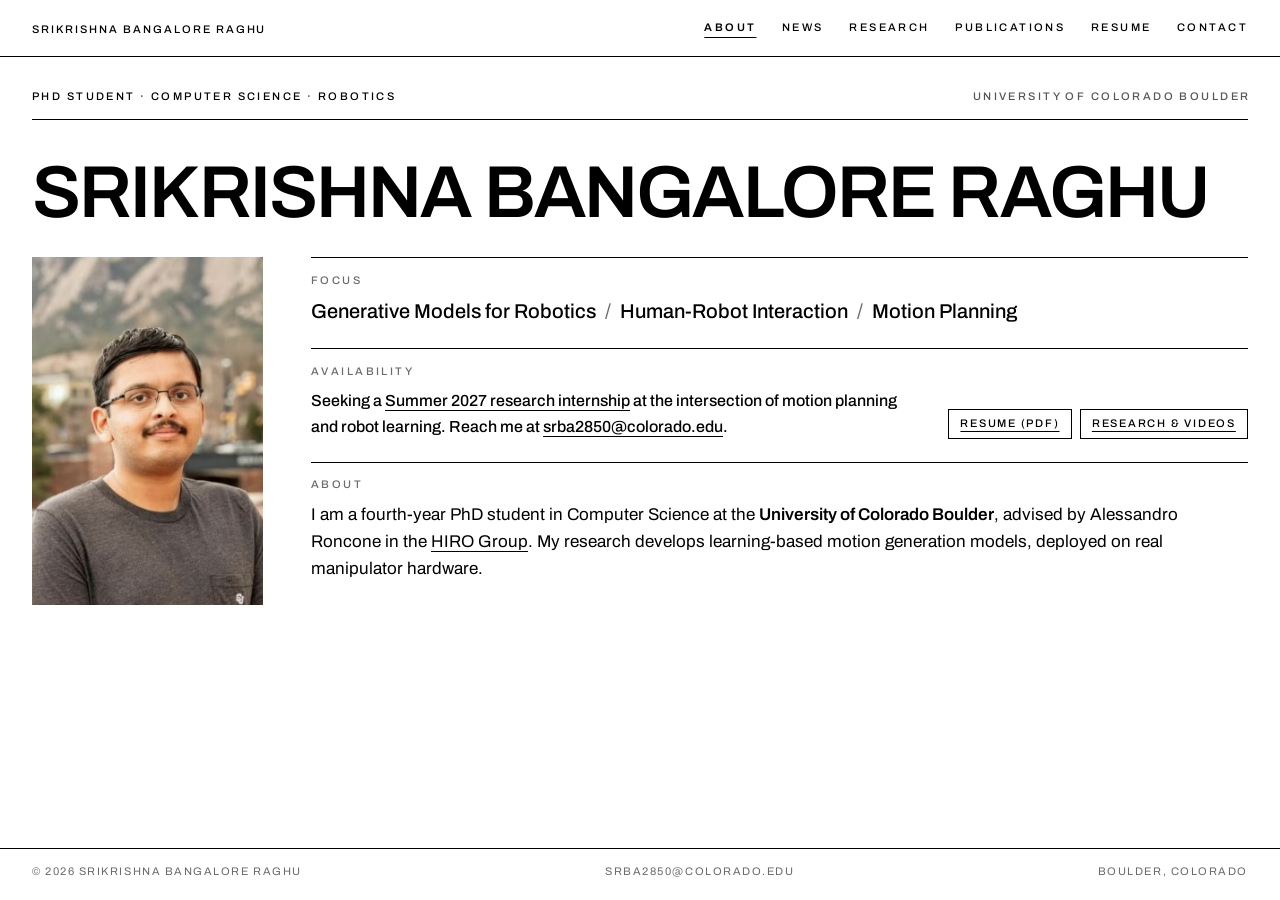
==== index.html @ e3cb9cc3 "October updates: resume, Dance2Hesitate robot clips, BBoE links removed Adds the four robot kinesthe" ====
<!DOCTYPE html>
<html lang="en">
<head>
<meta charset="utf-8">
<meta name="viewport" content="width=device-width, initial-scale=1">
<title>Srikrishna Bangalore Raghu</title>
<meta name="description" content="PhD student in Computer Science at CU Boulder, advised by Alessandro Roncone in the HIRO Group. Generative models for robot motion, human-robot interaction, and motion planning. Seeking a Summer 2027 research internship.">
<link rel="icon" href="data:image/svg+xml,%3Csvg xmlns='http://www.w3.org/2000/svg' viewBox='0 0 64 64'%3E%3Crect width='64' height='64' fill='%23000'/%3E%3Ctext x='32' y='42' font-family='Arial,Helvetica,sans-serif' font-size='22' font-weight='700' fill='%23fff' text-anchor='middle'%3ESBR%3C/text%3E%3C/svg%3E">
<link rel="canonical" href="https://brsrikrishna.github.io/">
<meta property="og:title" content="Srikrishna Bangalore Raghu">
<meta property="og:description" content="PhD student in Computer Science at CU Boulder, advised by Alessandro Roncone in the HIRO Group. Generative models for robot motion, human-robot interaction, and motion planning. Seeking a Summer 2027 research internship.">
<meta property="og:type" content="profile">
<meta property="og:url" content="https://brsrikrishna.github.io/">
<meta name="twitter:card" content="summary">
<link rel="preconnect" href="https://fonts.googleapis.com">
<link rel="preconnect" href="https://fonts.gstatic.com" crossorigin>
<link href="https://fonts.googleapis.com/css2?family=Archivo:ital,wght@0,400;0,500;0,600;0,700;1,400&display=swap" rel="stylesheet">
<link rel="stylesheet" href="assets/style.css">
<script type="application/ld+json">
{
  "@context": "https://schema.org",
  "@type": "Person",
  "name": "Srikrishna Bangalore Raghu",
  "jobTitle": "PhD Student, Computer Science",
  "affiliation": {
    "@type": "CollegeOrUniversity",
    "name": "University of Colorado Boulder"
  },
  "email": "mailto:srba2850@colorado.edu",
  "url": "https://brsrikrishna.github.io/",
  "sameAs": [
    "https://scholar.google.com/citations?user=IsVXLJMAAAAJ&hl=en",
    "https://github.com/brsrikrishna",
    "https://www.linkedin.com/in/srikrishna-b-r-321b12135/"
  ],
  "knowsAbout": [
    "Generative Models for Robotics",
    "Human-Robot Interaction",
    "Motion Planning"
  ]
}
</script>
</head>
<body id="top">

<a class="skip" href="#main">Skip to content</a>

<header>
  <div class="wrap nav-bar">
    <a class="brand" href="index.html" aria-label="Home">
      <span class="label">Srikrishna Bangalore Raghu</span>
    </a>
    <nav aria-label="Primary">
      <ul class="label" role="list">
        <li><a href="index.html" aria-current="page">About</a></li>
        <li><a href="news.html">News</a></li>
        <li><a href="research.html">Research</a></li>
        <li><a href="publications.html">Publications</a></li>
        <li><a href="assets/resume.pdf" target="_blank" rel="noopener">Resume</a></li>
        <li><a href="contact.html">Contact</a></li>
      </ul>
    </nav>
  </div>
</header>

<main id="main">

  <section class="wrap hero" aria-label="About">

    <div class="hero-meta">
      <span class="label">PhD Student · Computer Science · Robotics</span>
      <span class="label">University of Colorado Boulder</span>
    </div>

    <h1 class="name"><span class="l">Srikrishna</span> <span class="l">Bangalore Raghu</span></h1>

    <div class="hero-grid">
      <figure class="portrait">
        <img class="portrait-img" src="assets/photo.jpg" alt="Portrait of Srikrishna Bangalore Raghu">
      </figure>
      <div class="hero-rows">
        <div class="row">
          <span class="label">Focus</span>
          <p class="tagline">
            Generative Models for Robotics <span class="sep" aria-hidden="true">/</span> Human-Robot
            Interaction <span class="sep" aria-hidden="true">/</span> Motion Planning
          </p>
        </div>
        <div class="row avail">
          <span class="label">Availability</span>
          <p>
            Seeking a <a href="contact.html">Summer 2027 research internship</a> at the intersection
            of motion planning and robot learning. Reach me at
            <a href="mailto:srba2850@colorado.edu">srba2850@colorado.edu</a>.
          </p>
          <div class="chips">
            <a class="chip" href="assets/resume.pdf" target="_blank" rel="noopener">Resume (PDF)</a>
            <a class="chip" href="research.html">Research &amp; videos</a>
          </div>
        </div>
        <div class="row">
          <span class="label">About</span>
          <div class="bio">
            <p>
              I am a fourth-year PhD student in Computer Science at the
              <span class="aff">University of Colorado Boulder</span>, advised by
              Alessandro Roncone in the <a href="https://hiro-group.ronc.one/">HIRO Group</a>.
              My research develops learning-based motion generation models, deployed on real
              manipulator hardware.
            </p>
          </div>
        </div>
      </div>
    </div>

  </section>

</main>

<footer class="site-foot wrap">
  <span>&copy; 2026 Srikrishna Bangalore Raghu</span>
  <a href="mailto:srba2850@colorado.edu">srba2850@colorado.edu</a>
  <span>Boulder, Colorado</span>
</footer>

</body>
</html>
---- assets/style.css ----
/* ============================================================
   SWISS / INTERNATIONAL TYPOGRAPHIC STYLE — multi-page edition
   One face (Archivo), two inks (#000/#fff), hierarchy through
   size, weight, tracking, and hairline rules. Content runs the
   full width of the container; there is no label rail.
   ============================================================ */

:root{
  --ink:        #000000;
  --paper:      #ffffff;
  --mute:       #555555;   /* secondary text on white — 7.4:1  */
  --meta:       #6b6b6b;   /* tertiary meta on white — 5.4:1   */
  --rule:       #000000;   /* structural hairlines             */
  --rule-soft:  #d8d8d8;   /* repeated row hairlines           */
  --inv-mute:   #9a9a9a;   /* secondary text on black — 7.4:1  */
  --inv-rule:   #3a3a3a;
  --pad-x:      clamp(1rem, 2.5vw, 2rem);
  --wrap:       1640px;
  --header-h:   3.5rem;
  --key-col:    7rem;      /* shared key column: news dates, pub numbers,
                              contact keys, experience dates            */
  --size-mid:   clamp(1.0625rem, 1.6vw, 1.1875rem);
}

*, *::before, *::after{ box-sizing:border-box; margin:0; padding:0; }

html{
  scroll-behavior:smooth;
  -webkit-text-size-adjust:100%;
}

body{
  background:var(--paper);
  color:var(--ink);
  font-family:"Archivo","Helvetica Neue",Helvetica,Arial,sans-serif;
  font-size:1rem;
  line-height:1.6;
  -webkit-font-smoothing:antialiased;
  text-rendering:optimizeLegibility;
  min-height:100vh;
  display:flex; flex-direction:column;
}
main{ flex:1 0 auto; }

::selection{ background:var(--ink); color:var(--paper); }
.contact-block ::selection{ background:var(--paper); color:var(--ink); }

a{ color:inherit; text-decoration:none; }
:focus-visible{ outline:2px solid currentColor; outline-offset:3px; }

img{ max-width:100%; }

.wrap{ width:100%; max-width:var(--wrap); margin-inline:auto; padding-inline:var(--pad-x); }

/* ---------- micro-label: the small-caps voice of the site ---------- */
.label{
  font-size:0.6875rem;
  font-weight:500;
  text-transform:uppercase;
  letter-spacing:0.22em;
  line-height:1.4;
}

/* ---------- skip link ---------- */
.skip{
  position:absolute; left:var(--pad-x); top:-4rem; z-index:100;
  background:var(--ink); color:var(--paper);
  padding:0.6rem 1rem; font-size:0.75rem; letter-spacing:0.14em; text-transform:uppercase;
  transition:top .15s ease;
}
.skip:focus{ top:0.75rem; }

/* ---------- header / nav ---------- */
header{
  position:sticky; top:0; z-index:50;
  background:var(--paper);
  border-bottom:1px solid var(--rule);
}
.nav-bar{
  display:flex; align-items:center; justify-content:space-between;
  gap:1rem 2rem; flex-wrap:wrap;
  min-height:var(--header-h); padding-block:0.75rem;
}
.brand{ font-weight:600; }
.brand .label{ letter-spacing:0.18em; }
nav ul{
  list-style:none;
  display:flex; flex-wrap:wrap; gap:0.6rem 1.6rem;
}
nav a{
  display:inline-block; padding-block:0.2rem;
  text-decoration:underline transparent 1px;
  text-underline-offset:6px;
  transition:text-decoration-color .15s ease;
}
nav a:hover{ text-decoration-color:var(--ink); }
nav a[aria-current="page"]{ text-decoration-color:var(--ink); font-weight:600; }

/* ---------- page head (sub-pages) ---------- */
.page-head{
  display:flex; align-items:baseline; gap:1rem;
  padding-block:clamp(1.25rem, 2.5vw, 2rem) 0.9rem;
  border-bottom:1px solid var(--rule);
}
.page-head .idx{
  font-size:0.6875rem; font-weight:600; letter-spacing:0.08em;
  font-variant-numeric:tabular-nums;
  color:var(--meta);
}
.page-head h1{
  font-size:clamp(1.5rem, 2.6vw, 2.25rem);
  font-weight:600; line-height:1.1; letter-spacing:-0.02em;
}
.content{ padding-block:0 3rem; }

/* ---------- home / hero ---------- */
.hero{ padding-block:clamp(1.25rem, 2.5vw, 2rem) 2rem; }

.hero-meta{
  display:flex; justify-content:space-between; gap:0.5rem 2rem; flex-wrap:wrap;
  padding-bottom:0.9rem; border-bottom:1px solid var(--rule);
}
.hero-meta .label:last-child{ color:var(--mute); margin-right:-0.22em; }

/* The full name on ONE line, sized to the container. Measured in the browser:
   "SRIKRISHNA BANGALORE RAGHU" at 600 weight, -0.025em tracking is 15.97x the
   font size wide in Archivo and 16.20x in the Helvetica fallback, so dividing
   the available width by 16.3 fits both with a little slack. The width term is
   the viewport minus padding and scrollbar, capped at the container maximum. */
h1.name{
  font-size:min(calc((100vw - 5rem) / 16.3), calc(1576px / 16.3));
  font-weight:600;
  line-height:1;
  letter-spacing:-0.025em;
  text-transform:uppercase;
  white-space:nowrap;
  padding-block:clamp(1.25rem, 3vw, 2.25rem) clamp(1rem, 2.5vw, 1.75rem);
}
h1.name .l{ display:inline; }

/* a row = small-caps label above full-width content, on a hairline */
.row{
  border-top:1px solid var(--rule);
  padding-block:0.9rem 1.4rem;
}
.row > .label{ display:block; color:var(--meta); margin-bottom:0.55rem; }

.tagline{
  font-size:clamp(1rem, 1.6vw, 1.25rem);
  font-weight:500;
  line-height:1.45;
}
.tagline .sep{ color:var(--meta); padding-inline:0.25em; font-weight:400; }

/* availability: sentence left, action chips pinned to the right end of the row */
.avail{ display:grid; grid-template-columns:minmax(0, 1fr) auto; column-gap:3rem; align-items:end; }
.avail > .label{ grid-column:1 / -1; }
.avail p{ grid-column:1; font-weight:500; }
.avail .chips{ grid-column:2; margin-top:0; }
.avail a, .bio a, .exp-list a{
  text-decoration:underline solid var(--ink) 1px;
  text-underline-offset:4px;
}
.avail a:hover, .bio a:hover, .exp-list a:hover{ text-decoration-thickness:2px; }
/* hero grid: the portrait fills the left column and stretches to the height
   of the three rows beside it, so the block is solid from edge to edge */
.hero-grid{
  display:grid;
  grid-template-columns:clamp(200px, 19%, 280px) minmax(0, 1fr);
  column-gap:3rem;
  align-items:stretch;
}
.hero-rows{ min-width:0; }
.bio p{ font-size:1.0625rem; }
.bio .aff{ font-weight:600; }

.portrait{ margin:0; position:relative; min-height:200px; }
.portrait-img{
  position:absolute; inset:0;
  width:100%; height:100%;
  object-fit:cover; object-position:center top;
  display:block;
}

/* ---------- news ---------- */
.news-list{ list-style:none; }
.news-list li{
  display:grid;
  grid-template-columns:4.5rem 1fr;   /* "2026" / "Sep 2026" */
  column-gap:1.5rem;
  padding-block:1.05rem;
  border-bottom:1px solid var(--rule-soft);
}
.news-list time{
  font-size:0.75rem; font-weight:500;
  text-transform:uppercase; letter-spacing:0.16em;
  font-variant-numeric:tabular-nums;
  color:var(--mute);
  padding-top:0.2rem;
}
.news-list p{ max-width:none; }
.news-list .hl{ font-weight:600; }

/* ---------- chips (shared) ---------- */
.chips{ margin-top:1rem; display:flex; flex-wrap:wrap; gap:0.5rem; }
.chip{
  display:inline-block;
  border:1px solid var(--ink);
  padding:0.32rem 0.7rem;
  font-size:0.6875rem; font-weight:500;
  text-transform:uppercase; letter-spacing:0.16em;
  transition:background-color .15s ease, color .15s ease;
}
.chip:hover{ background:var(--ink); color:var(--paper); }
.chip:focus-visible{ outline-offset:2px; }

/* ---------- research: one block per first-author paper ---------- */
/* each project is a grid: index and title span the row; venue + links sit in a
   left column beside the description, which fills the rest as two text columns;
   the gallery spans the full row beneath */
.project{
  display:grid;
  grid-template-columns:minmax(16rem, 22%) minmax(0, 1fr);
  grid-template-areas:
    "idx     idx"
    "title   title"
    "venue   desc"
    "chips   desc"
    "gallery gallery";
  column-gap:3rem;
  align-content:start;
  padding-block:1.6rem 2rem;
  border-bottom:1px solid var(--rule-soft);
}
.project:last-child{ border-bottom:0; }
.project .idx{
  grid-area:idx;
  display:block;
  font-size:0.6875rem; font-weight:500; letter-spacing:0.14em;
  font-variant-numeric:tabular-nums;
  color:var(--meta);
  margin-bottom:0.7rem;
}
.project h3{
  grid-area:title;
  font-size:clamp(1.125rem, 1.7vw, 1.375rem);
  font-weight:600; line-height:1.3; letter-spacing:-0.01em;
  margin-bottom:0.8rem;
}
.project .venue{
  grid-area:venue;
  font-size:0.6875rem; font-weight:500;
  text-transform:uppercase; letter-spacing:0.16em;
  line-height:1.6;
}
.project .venue .note{ color:var(--meta); }
.project .desc{
  grid-area:desc;
  font-size:1rem; color:var(--mute);
}
.project .chips{ grid-area:chips; align-self:start; margin-top:0.9rem; }
.project > .gallery, .project > .galleries{ grid-area:gallery; }

/* grouped galleries (Dance2Hesitate): a small label above each group */
.gallery-label{
  margin-top:1.4rem; margin-bottom:0.6rem;
  font-size:0.6875rem; font-weight:600;
  text-transform:uppercase; letter-spacing:0.18em;
  color:var(--ink);
}
.galleries .gallery{ margin-top:0; }
.gallery[data-cols="2"]{ grid-template-columns:repeat(2, 1fr); }

/* gallery: full container width, tiles as large as the row allows.
   Clips autoplay muted and loop. A small script pauses the ones that are
   scrolled out of view so only the visible rows decode. */
.gallery{
  margin-top:1.25rem;
  display:grid;
  grid-template-columns:repeat(auto-fill, minmax(300px, 1fr));
  gap:1.25rem;
}
.gallery[data-cols="3"]{ grid-template-columns:repeat(auto-fill, minmax(380px, 1fr)); }
.clip{ margin:0; }
.clip video{
  display:block; width:100%;
  aspect-ratio:16 / 9;
  object-fit:contain;
  background:var(--paper);
  border:1px solid var(--rule-soft);
}
.gallery[data-ratio="1"]   .clip video{ aspect-ratio:1 / 1; }
.gallery[data-ratio="4-3"] .clip video{ aspect-ratio:4 / 3; }
.clip figcaption{
  margin-top:0.45rem;
  font-size:0.6875rem; text-transform:uppercase; letter-spacing:0.14em;
  color:var(--meta);
}

/* ---------- publications ---------- */
.pub-list{ list-style:none; counter-reset:pub; }
.pub{
  display:grid;
  grid-template-columns:2.75rem 1fr;  /* two-digit counter */
  column-gap:1.5rem;
  padding-block:1.6rem;
  border-bottom:1px solid var(--rule-soft);
}
.pub::before{
  counter-increment:pub;
  content:counter(pub, decimal-leading-zero);
  font-size:0.75rem; font-weight:500; letter-spacing:0.08em;
  font-variant-numeric:tabular-nums;
  color:var(--meta);
  padding-top:0.35rem;
}
/* ledger layout: title / authors / venue on the left, summary + links on the right */
.pub > div{
  display:grid;
  grid-template-columns:minmax(0, 1.25fr) minmax(0, 1fr);
  grid-template-areas:
    "title   tldr"
    "authors tldr"
    "venue   chips";
  column-gap:3rem;
  align-content:start;
}
.pub h3{
  grid-area:title;
  font-size:var(--size-mid);
  font-weight:600; line-height:1.35; letter-spacing:-0.01em;
}
.pub .authors{ grid-area:authors; margin-top:0.55rem; font-size:0.875rem; color:var(--mute); }
.pub .authors .me{ font-weight:700; color:var(--ink); }
.pub .venue{
  grid-area:venue;
  margin-top:0.45rem;
  font-size:0.6875rem; font-weight:500;
  text-transform:uppercase; letter-spacing:0.16em;
  color:var(--ink);
}
.pub .venue .note{ color:var(--meta); }
.pub .tldr{ grid-area:tldr; font-size:0.875rem; color:var(--mute); }
.pub .chips{ grid-area:chips; align-self:end; margin-top:0.6rem; }

.pub-foot{
  display:flex; justify-content:space-between; gap:0.75rem 2rem; flex-wrap:wrap;
  padding-top:1.1rem;
  font-size:0.75rem; letter-spacing:0.06em; color:var(--meta);
}
.pub-foot a{
  color:var(--ink); font-weight:500;
  text-decoration:underline solid var(--ink) 1px; text-underline-offset:4px;
}
.pub-foot a:hover{ text-decoration-thickness:2px; }

/* ---------- contact page ---------- */
.contact-block{
  background:var(--ink);
  color:var(--paper);
  padding-block:clamp(2rem, 4vw, 3rem) clamp(2rem, 4vw, 3rem);
}
.contact-list{ list-style:none; border-top:1px solid var(--paper); }
.contact-list li{ border-bottom:1px solid var(--inv-rule); }
.contact-list a{
  display:grid;
  grid-template-columns:6.5rem 1fr auto;  /* "LINKEDIN" */
  column-gap:1.5rem;
  align-items:baseline;
  padding-block:1.15rem;
}
.contact-list .k{
  font-size:0.6875rem; font-weight:500;
  text-transform:uppercase; letter-spacing:0.2em;
  color:var(--inv-mute);
}
.contact-list .v{
  font-size:clamp(1rem, 1.8vw, 1.25rem); font-weight:500;
  text-decoration:underline transparent 1px; text-underline-offset:5px;
  transition:text-decoration-color .15s ease;
}
.contact-list .arrow{
  font-size:0.875rem; color:var(--inv-mute);
  transition:transform .15s ease, color .15s ease;
}
.contact-list a:hover .v{ text-decoration-color:var(--paper); }
.contact-list a:hover .arrow{ transform:translate(0.15em, -0.15em); color:var(--paper); }

/* ---------- site footer (every page, one line) ---------- */
.site-foot{
  margin-top:auto;
  border-top:1px solid var(--rule);
  padding-block:0.9rem 1.2rem;
  display:flex; justify-content:space-between; gap:0.4rem 2rem; flex-wrap:wrap;
  font-size:0.6875rem; letter-spacing:0.14em; text-transform:uppercase;
  color:var(--meta);
}
.site-foot a{ text-decoration:underline transparent 1px; text-underline-offset:4px; }
.site-foot a:hover{ text-decoration-color:var(--ink); color:var(--ink); }

/* ============================================================
   RESPONSIVE
   ============================================================ */
@media (max-width: 900px){
  .hero-grid{ grid-template-columns:clamp(160px, 24%, 240px) minmax(0, 1fr); column-gap:2rem; }
  .avail{ display:block; }
  .avail .chips{ margin-top:0.9rem; }
  .project{
    grid-template-columns:1fr;
    grid-template-areas:"idx" "title" "venue" "desc" "chips" "gallery";
  }
  .project .desc{ margin-top:0.6rem; }
  .pub > div{ display:block; }
  .pub .tldr{ margin-top:0.6rem; }
}

@media (max-width: 760px){
  header{ position:static; }
  .hero-meta{ display:block; }
  .hero-meta .label{ display:block; }
  .hero-meta .label + .label{ margin-top:0.35rem; }

  .hero-grid{ grid-template-columns:1fr; }
  .portrait{ order:2; max-width:280px; aspect-ratio:3 / 4; min-height:0; margin-top:1rem; }
  .news-list li{ grid-template-columns:5.5rem 1fr; column-gap:1rem; }
  .pub{ grid-template-columns:2.5rem 1fr; column-gap:1rem; }
  .contact-list a{ grid-template-columns:6.5rem 1fr auto; column-gap:1rem; }
  .contact-list .v{ overflow-wrap:anywhere; }

  .gallery, .gallery[data-cols="2"], .gallery[data-cols="3"]{
    grid-template-columns:repeat(auto-fill, minmax(150px, 1fr)); gap:0.8rem;
  }
}

@media (max-width: 480px){
  /* one line would be under 20px on a phone, so let the name wrap here */
  h1.name{ white-space:normal; font-size:clamp(1.9rem, 9.5vw, 2.6rem); line-height:0.95; }
  h1.name .l{ display:block; }
}

@media (max-width: 430px){
  nav ul{ gap:0.5rem 1.1rem; }
  .news-list li{ grid-template-columns:1fr; row-gap:0.25rem; }
  .contact-list a{ grid-template-columns:1fr auto; }
  .contact-list .k{ grid-column:1 / -1; margin-bottom:0.15rem; }
}

@media (prefers-reduced-motion: reduce){
  html{ scroll-behavior:auto; }
  *, *::before, *::after{ transition:none !important; }
}

/* ============================================================
   PRINT — plain paper, no full-bleed ink
   ============================================================ */
@media print{
  .skip, header, .site-foot{ display:none; }
  body{ font-size:11pt; }
  a{ text-decoration:none; }
  .gallery, .gallery-label{ display:none; }
  .contact-block{ background:#fff; color:#000; }
  .contact-list{ border-top:1px solid #000; }
  .contact-list li{ border-bottom:1px solid #d8d8d8; }
  .contact-list .k{ color:#555; }
  .contact-list .arrow{ display:none; }
  .chip{ transition:none; }
}
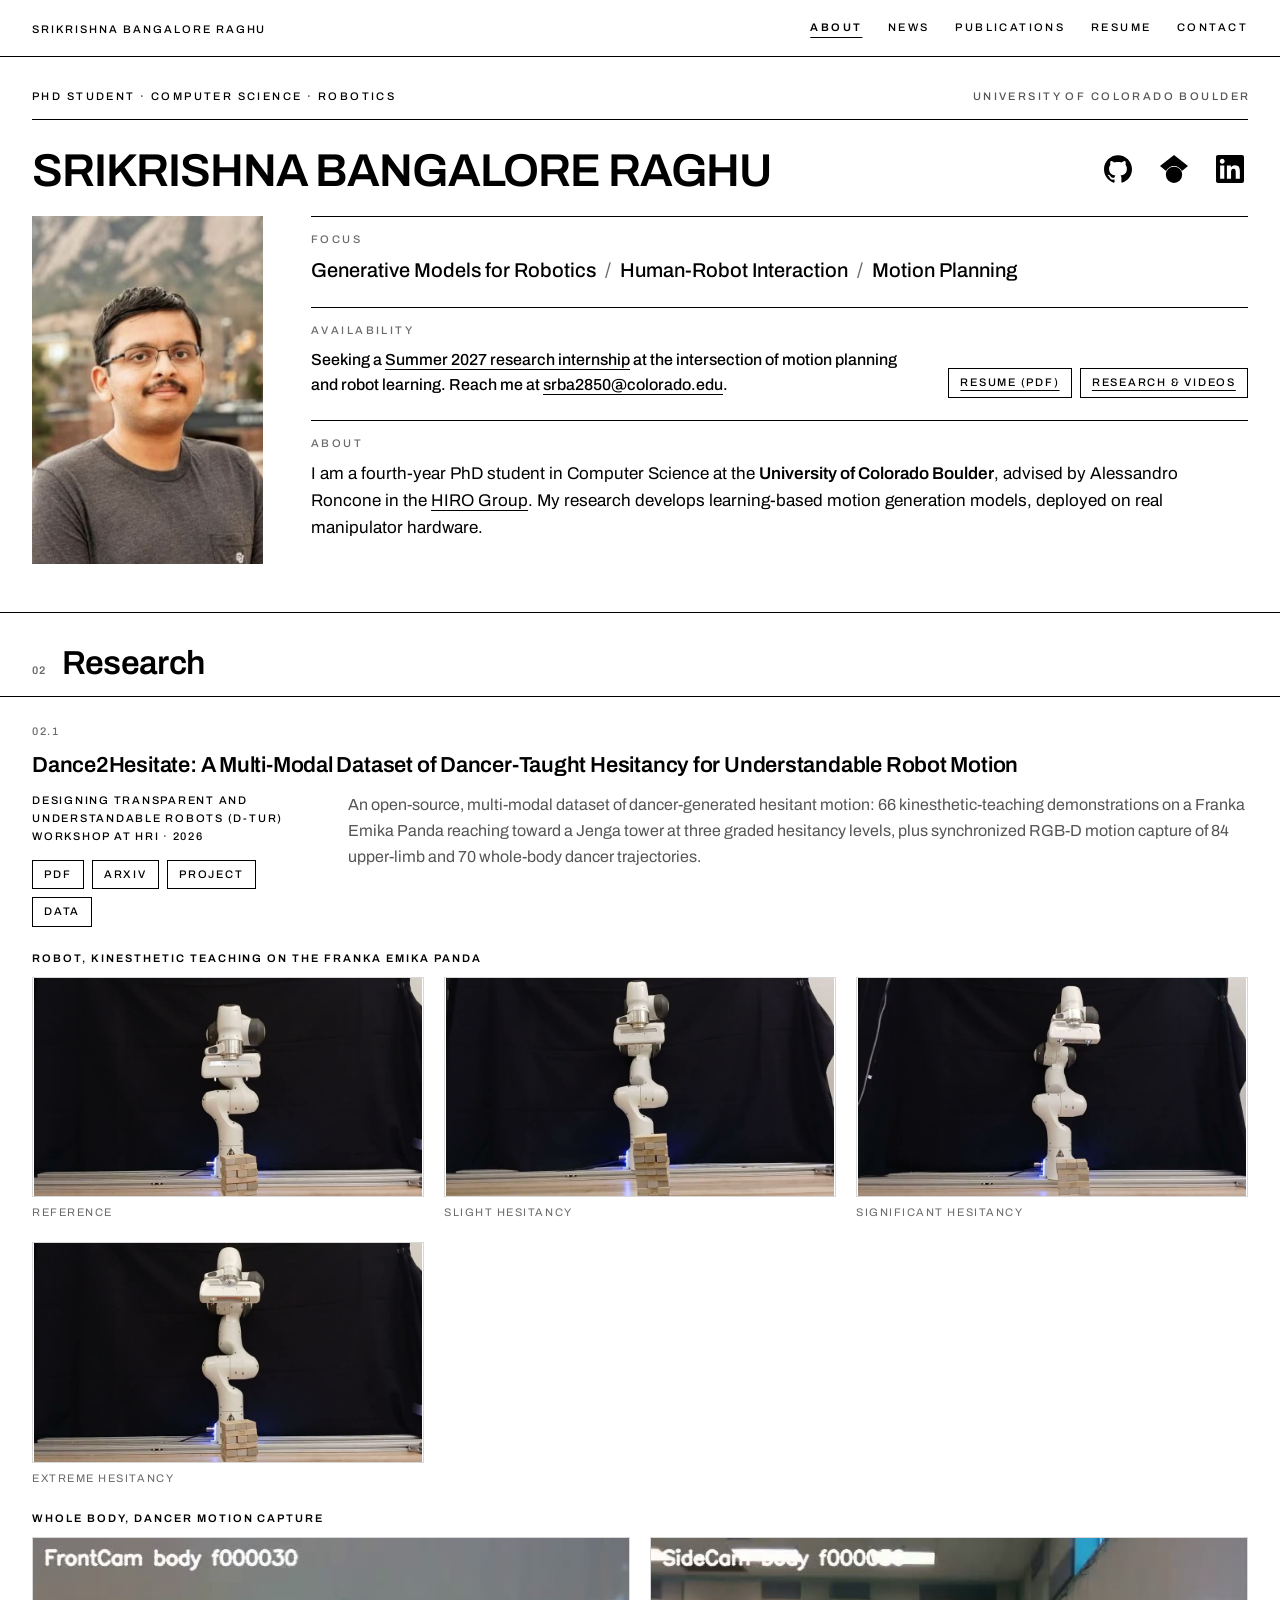
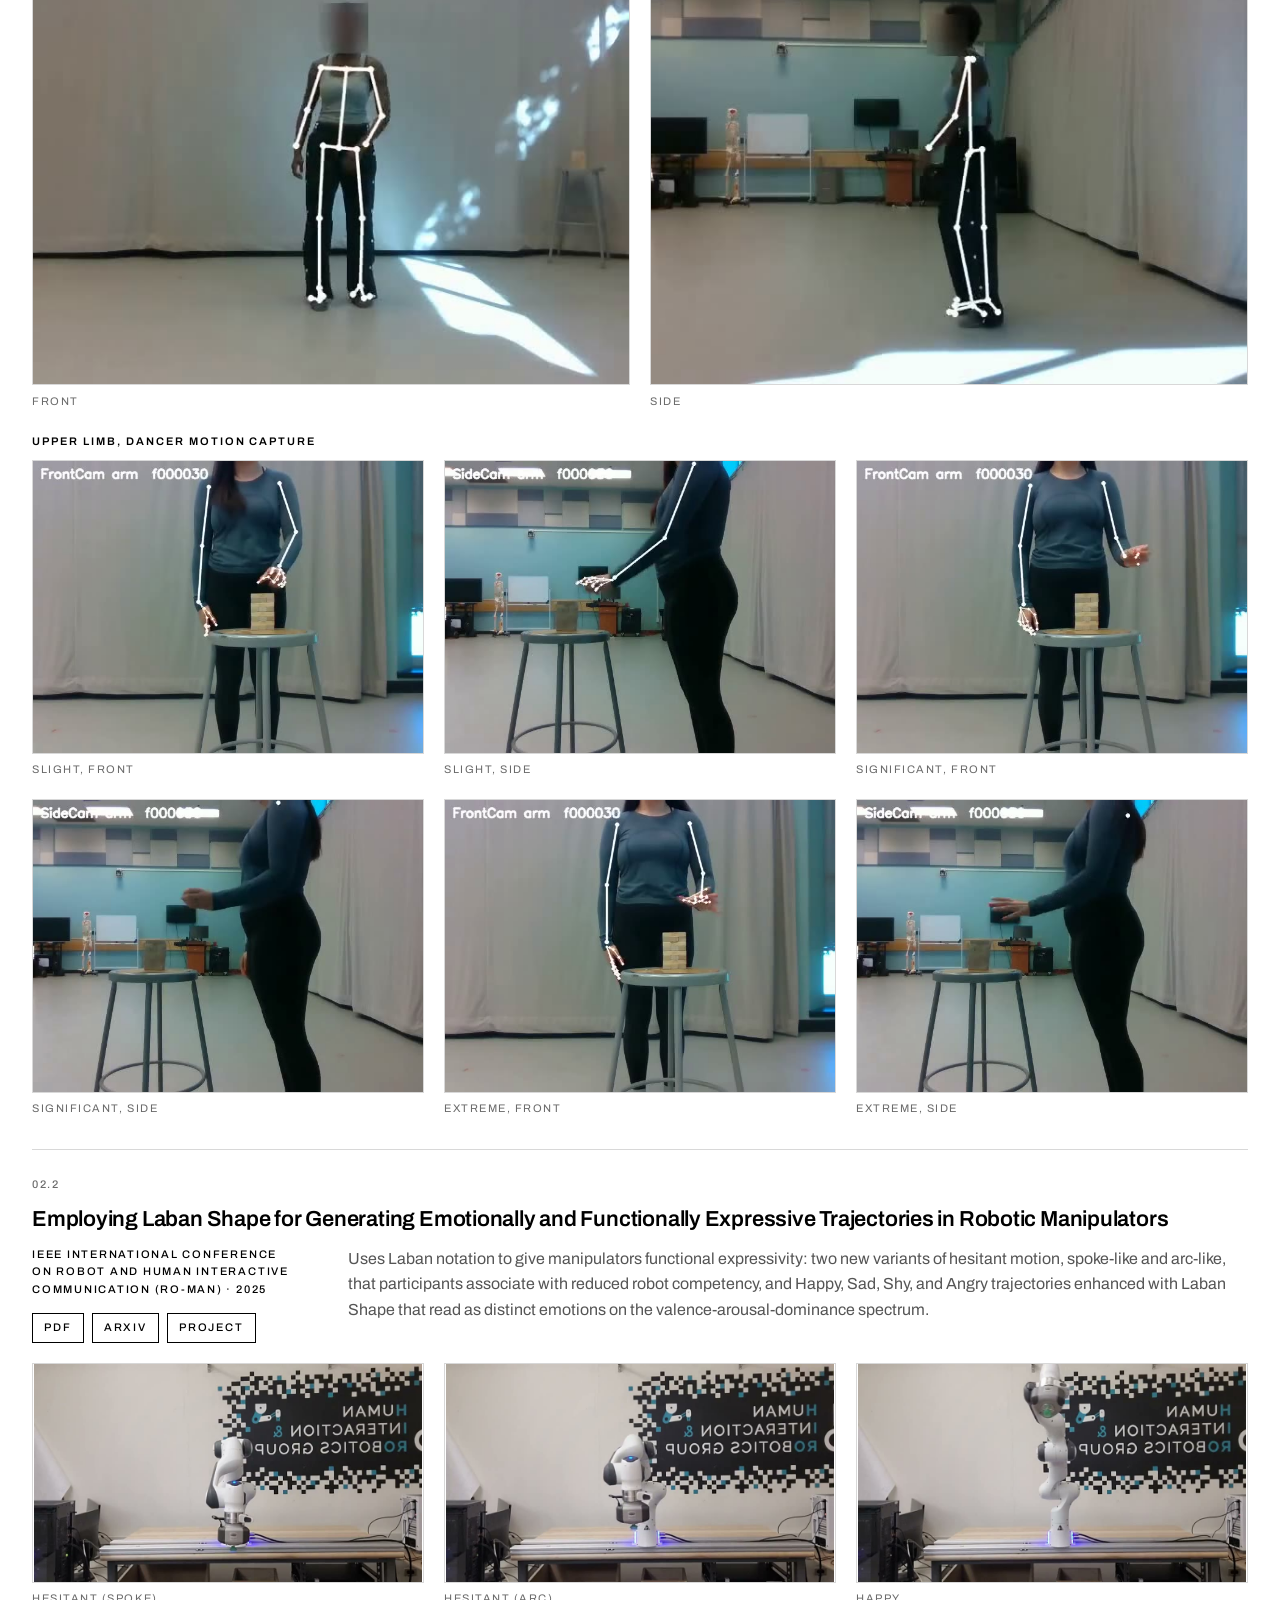
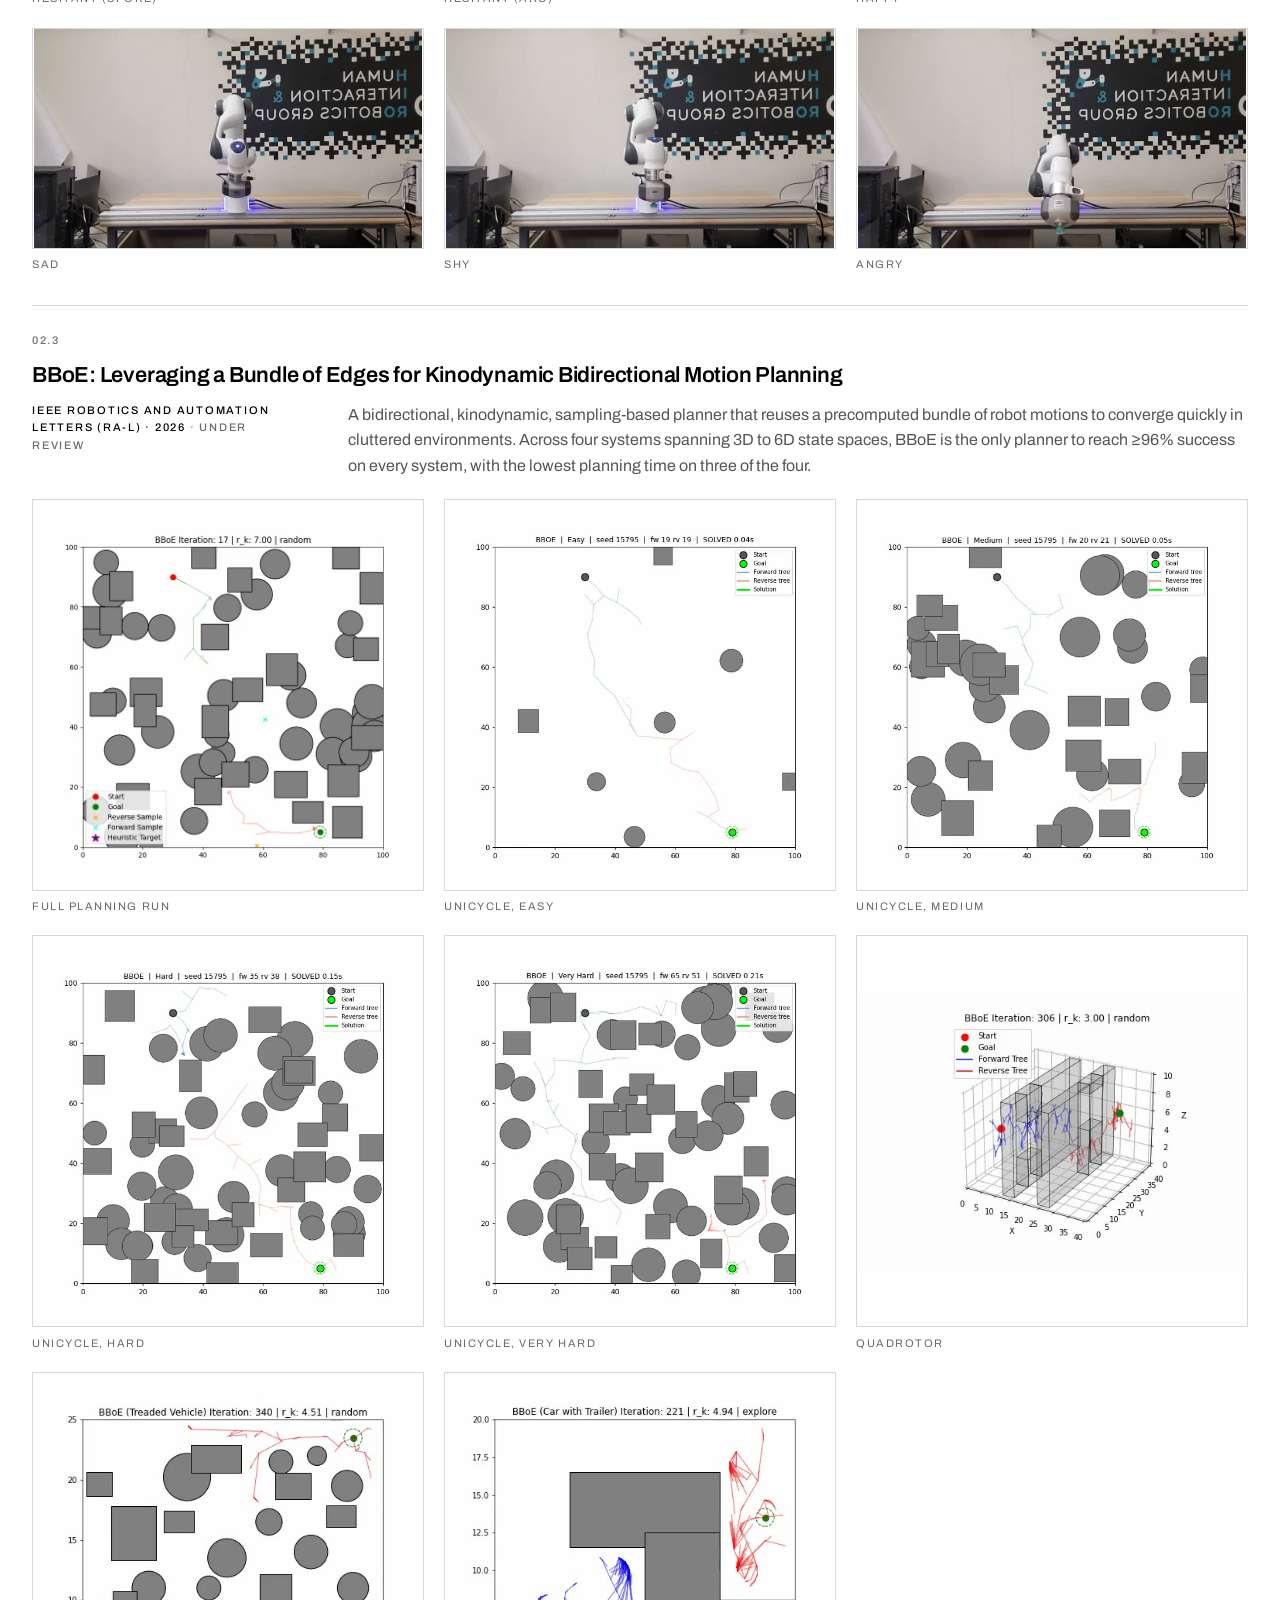
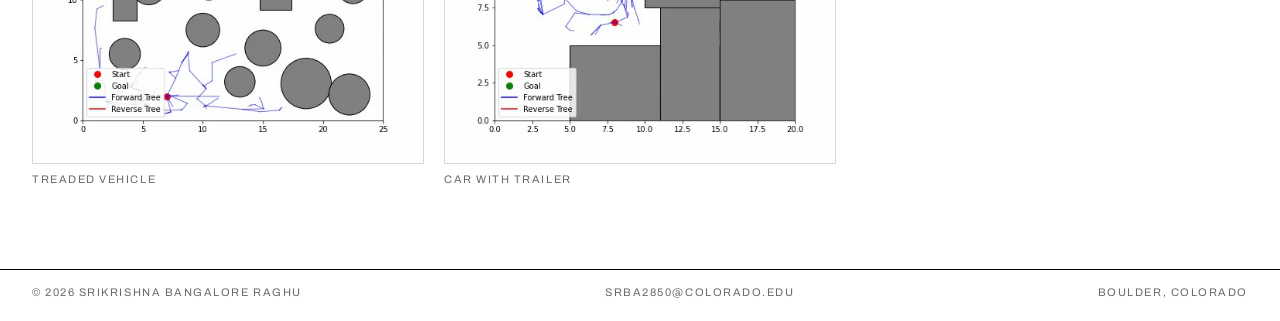
==== commit 12fd86ce: "Merge Research into About, add profile marks, thumbnails, split awards Research now follows the bio " ====
--- a/index.html
+++ b/index.html
@@ -4,11 +4,11 @@
 <meta charset="utf-8">
 <meta name="viewport" content="width=device-width, initial-scale=1">
 <title>Srikrishna Bangalore Raghu</title>
-<meta name="description" content="PhD student in Computer Science at CU Boulder, advised by Alessandro Roncone in the HIRO Group. Generative models for robot motion, human-robot interaction, and motion planning. Seeking a Summer 2027 research internship.">
+<meta name="description" content="PhD student in Computer Science at CU Boulder, advised by Alessandro Roncone in the HIRO Group. Generative models for robot motion, human-robot interaction, and motion planning. Seeking a Summer 2027 research internship. Research videos and papers.">
 <link rel="icon" href="data:image/svg+xml,%3Csvg xmlns='http://www.w3.org/2000/svg' viewBox='0 0 64 64'%3E%3Crect width='64' height='64' fill='%23000'/%3E%3Ctext x='32' y='42' font-family='Arial,Helvetica,sans-serif' font-size='22' font-weight='700' fill='%23fff' text-anchor='middle'%3ESBR%3C/text%3E%3C/svg%3E">
 <link rel="canonical" href="https://brsrikrishna.github.io/">
 <meta property="og:title" content="Srikrishna Bangalore Raghu">
-<meta property="og:description" content="PhD student in Computer Science at CU Boulder, advised by Alessandro Roncone in the HIRO Group. Generative models for robot motion, human-robot interaction, and motion planning. Seeking a Summer 2027 research internship.">
+<meta property="og:description" content="PhD student in Computer Science at CU Boulder, advised by Alessandro Roncone in the HIRO Group. Generative models for robot motion, human-robot interaction, and motion planning. Seeking a Summer 2027 research internship. Research videos and papers.">
 <meta property="og:type" content="profile">
 <meta property="og:url" content="https://brsrikrishna.github.io/">
 <meta name="twitter:card" content="summary">
@@ -54,7 +54,6 @@
       <ul class="label" role="list">
         <li><a href="index.html" aria-current="page">About</a></li>
         <li><a href="news.html">News</a></li>
-        <li><a href="research.html">Research</a></li>
         <li><a href="publications.html">Publications</a></li>
         <li><a href="assets/resume.pdf" target="_blank" rel="noopener">Resume</a></li>
         <li><a href="contact.html">Contact</a></li>
@@ -72,7 +71,14 @@
       <span class="label">University of Colorado Boulder</span>
     </div>
 
-    <h1 class="name"><span class="l">Srikrishna</span> <span class="l">Bangalore Raghu</span></h1>
+    <div class="name-row">
+      <h1 class="name"><span class="l">Srikrishna</span> <span class="l">Bangalore Raghu</span></h1>
+      <ul class="social" role="list" aria-label="Profiles">
+        <li><a href="https://github.com/brsrikrishna" target="_blank" rel="noopener" aria-label="GitHub" title="GitHub"><svg viewBox="0 0 24 24" aria-hidden="true" focusable="false"><path d="M12 .297c-6.63 0-12 5.373-12 12 0 5.303 3.438 9.8 8.205 11.385.6.113.82-.258.82-.577 0-.285-.01-1.04-.015-2.04-3.338.724-4.042-1.61-4.042-1.61C4.422 18.07 3.633 17.7 3.633 17.7c-1.087-.744.084-.729.084-.729 1.205.084 1.838 1.236 1.838 1.236 1.07 1.835 2.809 1.305 3.495.998.108-.776.417-1.305.76-1.605-2.665-.3-5.466-1.332-5.466-5.93 0-1.31.465-2.38 1.235-3.22-.135-.303-.54-1.523.105-3.176 0 0 1.005-.322 3.3 1.23.96-.267 1.98-.399 3-.405 1.02.006 2.04.138 3 .405 2.28-1.552 3.285-1.23 3.285-1.23.645 1.653.24 2.873.12 3.176.765.84 1.23 1.91 1.23 3.22 0 4.61-2.805 5.625-5.475 5.92.42.36.81 1.096.81 2.22 0 1.606-.015 2.896-.015 3.286 0 .315.21.69.825.57C20.565 22.092 24 17.592 24 12.297c0-6.627-5.373-12-12-12"/></svg></a></li>
+        <li><a href="https://scholar.google.com/citations?user=IsVXLJMAAAAJ&amp;hl=en" target="_blank" rel="noopener" aria-label="Google Scholar" title="Google Scholar"><svg viewBox="0 0 24 24" aria-hidden="true" focusable="false"><path d="M5.242 13.769L0 9.5 12 0l12 9.5-5.242 4.269C17.548 11.249 14.978 9.5 12 9.5c-2.977 0-5.548 1.748-6.758 4.269zM12 10a7 7 0 1 0 0 14 7 7 0 0 0 0-14z"/></svg></a></li>
+        <li><a href="https://www.linkedin.com/in/srikrishna-b-r-321b12135/" target="_blank" rel="noopener" aria-label="LinkedIn" title="LinkedIn"><svg viewBox="0 0 24 24" aria-hidden="true" focusable="false"><path d="M20.447 20.452h-3.554v-5.569c0-1.328-.027-3.037-1.852-3.037-1.853 0-2.136 1.445-2.136 2.939v5.667H9.351V9h3.414v1.561h.046c.477-.9 1.637-1.85 3.37-1.85 3.601 0 4.267 2.37 4.267 5.455v6.286zM5.337 7.433c-1.144 0-2.063-.926-2.063-2.065 0-1.138.92-2.063 2.063-2.063 1.14 0 2.064.925 2.064 2.063 0 1.139-.925 2.065-2.064 2.065zm1.782 13.019H3.555V9h3.564v11.452zM22.225 0H1.771C.792 0 0 .774 0 1.729v20.542C0 23.227.792 24 1.771 24h20.451C23.2 24 24 23.227 24 22.271V1.729C24 .774 23.2 0 22.222 0h.003z"/></svg></a></li>
+      </ul>
+    </div>
 
     <div class="hero-grid">
       <figure class="portrait">
@@ -95,7 +101,7 @@
           </p>
           <div class="chips">
             <a class="chip" href="assets/resume.pdf" target="_blank" rel="noopener">Resume (PDF)</a>
-            <a class="chip" href="research.html">Research &amp; videos</a>
+            <a class="chip" href="#research">Research &amp; videos</a>
           </div>
         </div>
         <div class="row">
@@ -115,6 +121,231 @@
 
   </section>
 
+  <div class="wrap page-head sub" id="research">
+    <span class="idx" aria-hidden="true">02</span>
+    <h2>Research</h2>
+  </div>
+
+  <section class="wrap content">
+            <article class="project">
+              <span class="idx" aria-hidden="true">02.1</span>
+              <h3>Dance2Hesitate: A Multi-Modal Dataset of Dancer-Taught Hesitancy for Understandable Robot Motion</h3>
+              <p class="venue">Designing Transparent and Understandable Robots (D-TUR) Workshop at HRI · 2026</p>
+              <p class="desc">
+                An open-source, multi-modal dataset of dancer-generated hesitant motion: 66
+                kinesthetic-teaching demonstrations on a Franka Emika Panda reaching toward a Jenga
+                tower at three graded hesitancy levels, plus synchronized RGB-D motion capture of 84
+                upper-limb and 70 whole-body dancer trajectories.
+              </p>
+              <div class="chips">
+                <a class="chip" href="assets/papers/dance2hesitate-dtur-hri-2026.pdf" aria-label="PDF: Dance2Hesitate">PDF</a>
+                <a class="chip" href="https://arxiv.org/abs/2603.10166" aria-label="arXiv: Dance2Hesitate">arXiv</a>
+                <a class="chip" href="https://brsrikrishna.github.io/Dance2Hesitate/" aria-label="Project page: Dance2Hesitate">Project</a>
+                <a class="chip" href="https://huggingface.co/datasets/brsrikrishna/Dance2Hesitate" aria-label="Dataset on Hugging Face: Dance2Hesitate">Data</a>
+              </div>
+              <div class="galleries">
+                <p class="gallery-label">Robot, kinesthetic teaching on the Franka Emika Panda</p>
+                <div class="gallery">
+                  <figure class="clip">
+                    <video autoplay muted loop playsinline poster="assets/media/dance2hesitate/robot-reference.jpg" aria-label="Robot reach with no hesitancy">
+                      <source src="assets/media/dance2hesitate/robot-reference.mp4" type="video/mp4">
+                    </video>
+                    <figcaption>Reference</figcaption>
+                  </figure>
+                  <figure class="clip">
+                    <video autoplay muted loop playsinline poster="assets/media/dance2hesitate/robot-slight.jpg" aria-label="Robot reach, slight hesitancy">
+                      <source src="assets/media/dance2hesitate/robot-slight.mp4" type="video/mp4">
+                    </video>
+                    <figcaption>Slight hesitancy</figcaption>
+                  </figure>
+                  <figure class="clip">
+                    <video autoplay muted loop playsinline poster="assets/media/dance2hesitate/robot-significant.jpg" aria-label="Robot reach, significant hesitancy">
+                      <source src="assets/media/dance2hesitate/robot-significant.mp4" type="video/mp4">
+                    </video>
+                    <figcaption>Significant hesitancy</figcaption>
+                  </figure>
+                  <figure class="clip">
+                    <video autoplay muted loop playsinline poster="assets/media/dance2hesitate/robot-extreme.jpg" aria-label="Robot reach, extreme hesitancy">
+                      <source src="assets/media/dance2hesitate/robot-extreme.mp4" type="video/mp4">
+                    </video>
+                    <figcaption>Extreme hesitancy</figcaption>
+                  </figure>
+                </div>
+<p class="gallery-label">Whole body, dancer motion capture</p>
+                <div class="gallery" data-ratio="4-3" data-cols="2">
+                  <figure class="clip">
+                    <video autoplay muted loop playsinline poster="assets/media/dance2hesitate/whole-body-front.jpg" aria-label="Whole-body hesitant motion, front view">
+                      <source src="assets/media/dance2hesitate/whole-body-front.mp4" type="video/mp4">
+                    </video>
+                    <figcaption>Front</figcaption>
+                  </figure>
+                  <figure class="clip">
+                    <video autoplay muted loop playsinline poster="assets/media/dance2hesitate/whole-body-side.jpg" aria-label="Whole-body hesitant motion, side view">
+                      <source src="assets/media/dance2hesitate/whole-body-side.mp4" type="video/mp4">
+                    </video>
+                    <figcaption>Side</figcaption>
+                  </figure>
+                </div>
+<p class="gallery-label">Upper limb, dancer motion capture</p>
+                <div class="gallery" data-ratio="4-3" data-cols="3">
+                  <figure class="clip">
+                    <video autoplay muted loop playsinline poster="assets/media/dance2hesitate/limb-slight-front.jpg" aria-label="Upper limb, slight hesitancy, front view">
+                      <source src="assets/media/dance2hesitate/limb-slight-front.mp4" type="video/mp4">
+                    </video>
+                    <figcaption>Slight, front</figcaption>
+                  </figure>
+                  <figure class="clip">
+                    <video autoplay muted loop playsinline poster="assets/media/dance2hesitate/limb-slight-side.jpg" aria-label="Upper limb, slight hesitancy, side view">
+                      <source src="assets/media/dance2hesitate/limb-slight-side.mp4" type="video/mp4">
+                    </video>
+                    <figcaption>Slight, side</figcaption>
+                  </figure>
+                  <figure class="clip">
+                    <video autoplay muted loop playsinline poster="assets/media/dance2hesitate/limb-significant-front.jpg" aria-label="Upper limb, significant hesitancy, front view">
+                      <source src="assets/media/dance2hesitate/limb-significant-front.mp4" type="video/mp4">
+                    </video>
+                    <figcaption>Significant, front</figcaption>
+                  </figure>
+                  <figure class="clip">
+                    <video autoplay muted loop playsinline poster="assets/media/dance2hesitate/limb-significant-side.jpg" aria-label="Upper limb, significant hesitancy, side view">
+                      <source src="assets/media/dance2hesitate/limb-significant-side.mp4" type="video/mp4">
+                    </video>
+                    <figcaption>Significant, side</figcaption>
+                  </figure>
+                  <figure class="clip">
+                    <video autoplay muted loop playsinline poster="assets/media/dance2hesitate/limb-extreme-front.jpg" aria-label="Upper limb, extreme hesitancy, front view">
+                      <source src="assets/media/dance2hesitate/limb-extreme-front.mp4" type="video/mp4">
+                    </video>
+                    <figcaption>Extreme, front</figcaption>
+                  </figure>
+                  <figure class="clip">
+                    <video autoplay muted loop playsinline poster="assets/media/dance2hesitate/limb-extreme-side.jpg" aria-label="Upper limb, extreme hesitancy, side view">
+                      <source src="assets/media/dance2hesitate/limb-extreme-side.mp4" type="video/mp4">
+                    </video>
+                    <figcaption>Extreme, side</figcaption>
+                  </figure>
+                </div>
+              </div>
+            </article>
+    
+            <article class="project">
+              <span class="idx" aria-hidden="true">02.2</span>
+              <h3>Employing Laban Shape for Generating Emotionally and Functionally Expressive Trajectories in Robotic Manipulators</h3>
+              <p class="venue">IEEE International Conference on Robot and Human Interactive Communication (RO-MAN) · 2025</p>
+              <p class="desc">
+                Uses Laban notation to give manipulators functional expressivity: two new variants of
+                hesitant motion, spoke-like and arc-like, that participants associate with reduced robot
+                competency, and Happy, Sad, Shy, and Angry trajectories enhanced with Laban Shape that
+                read as distinct emotions on the valence-arousal-dominance spectrum.
+              </p>
+              <div class="chips">
+                <a class="chip" href="assets/papers/laban-shape-roman-2025.pdf" aria-label="PDF: Employing Laban Shape">PDF</a>
+                <a class="chip" href="https://arxiv.org/abs/2505.11716" aria-label="arXiv: Employing Laban Shape">arXiv</a>
+                <a class="chip" href="https://brsrikrishna.github.io/ROMAN_25/" aria-label="Project page: Employing Laban Shape">Project</a>
+              </div>
+              <div class="gallery" data-cols="3">
+                <figure class="clip">
+                  <video autoplay muted loop playsinline poster="assets/media/roman2025/hesitant-spoke.jpg" aria-label="Hesitant motion, spoke-like variant">
+                    <source src="assets/media/roman2025/hesitant-spoke.mp4" type="video/mp4">
+                  </video>
+                  <figcaption>Hesitant (spoke)</figcaption>
+                </figure>
+                <figure class="clip">
+                  <video autoplay muted loop playsinline poster="assets/media/roman2025/hesitant-arc.jpg" aria-label="Hesitant motion, arc-like variant">
+                    <source src="assets/media/roman2025/hesitant-arc.mp4" type="video/mp4">
+                  </video>
+                  <figcaption>Hesitant (arc)</figcaption>
+                </figure>
+                <figure class="clip">
+                  <video autoplay muted loop playsinline poster="assets/media/roman2025/happy.jpg" aria-label="Happy trajectory">
+                    <source src="assets/media/roman2025/happy.mp4" type="video/mp4">
+                  </video>
+                  <figcaption>Happy</figcaption>
+                </figure>
+                <figure class="clip">
+                  <video autoplay muted loop playsinline poster="assets/media/roman2025/sad.jpg" aria-label="Sad trajectory">
+                    <source src="assets/media/roman2025/sad.mp4" type="video/mp4">
+                  </video>
+                  <figcaption>Sad</figcaption>
+                </figure>
+                <figure class="clip">
+                  <video autoplay muted loop playsinline poster="assets/media/roman2025/shy.jpg" aria-label="Shy trajectory">
+                    <source src="assets/media/roman2025/shy.mp4" type="video/mp4">
+                  </video>
+                  <figcaption>Shy</figcaption>
+                </figure>
+                <figure class="clip">
+                  <video autoplay muted loop playsinline poster="assets/media/roman2025/angry.jpg" aria-label="Angry trajectory">
+                    <source src="assets/media/roman2025/angry.mp4" type="video/mp4">
+                  </video>
+                  <figcaption>Angry</figcaption>
+                </figure>
+              </div>
+            </article>
+    
+            <article class="project">
+              <span class="idx" aria-hidden="true">02.3</span>
+              <h3>BBoE: Leveraging a Bundle of Edges for Kinodynamic Bidirectional Motion Planning</h3>
+              <p class="venue">IEEE Robotics and Automation Letters (RA-L) · 2026 <span class="note">· Under review</span></p>
+              <p class="desc">
+                A bidirectional, kinodynamic, sampling-based planner that reuses a precomputed bundle
+                of robot motions to converge quickly in cluttered environments. Across four systems
+                spanning 3D to 6D state spaces, BBoE is the only planner to reach &ge;96% success on
+                every system, with the lowest planning time on three of the four.
+              </p>
+              <div class="gallery" data-ratio="1">
+                <figure class="clip">
+                  <video autoplay muted loop playsinline poster="assets/media/bboe/full-run.jpg" aria-label="Full BBoE planning run">
+                    <source src="assets/media/bboe/full-run.mp4" type="video/mp4">
+                  </video>
+                  <figcaption>Full planning run</figcaption>
+                </figure>
+                <figure class="clip">
+                  <video autoplay muted loop playsinline poster="assets/media/bboe/unicycle-easy.jpg" aria-label="Unicycle, easy environment">
+                    <source src="assets/media/bboe/unicycle-easy.mp4" type="video/mp4">
+                  </video>
+                  <figcaption>Unicycle, easy</figcaption>
+                </figure>
+                <figure class="clip">
+                  <video autoplay muted loop playsinline poster="assets/media/bboe/unicycle-medium.jpg" aria-label="Unicycle, medium environment">
+                    <source src="assets/media/bboe/unicycle-medium.mp4" type="video/mp4">
+                  </video>
+                  <figcaption>Unicycle, medium</figcaption>
+                </figure>
+                <figure class="clip">
+                  <video autoplay muted loop playsinline poster="assets/media/bboe/unicycle-hard.jpg" aria-label="Unicycle, hard environment">
+                    <source src="assets/media/bboe/unicycle-hard.mp4" type="video/mp4">
+                  </video>
+                  <figcaption>Unicycle, hard</figcaption>
+                </figure>
+                <figure class="clip">
+                  <video autoplay muted loop playsinline poster="assets/media/bboe/unicycle-very-hard.jpg" aria-label="Unicycle, very hard environment">
+                    <source src="assets/media/bboe/unicycle-very-hard.mp4" type="video/mp4">
+                  </video>
+                  <figcaption>Unicycle, very hard</figcaption>
+                </figure>
+                <figure class="clip">
+                  <video autoplay muted loop playsinline poster="assets/media/bboe/quadrotor.jpg" aria-label="Quadrotor">
+                    <source src="assets/media/bboe/quadrotor.mp4" type="video/mp4">
+                  </video>
+                  <figcaption>Quadrotor</figcaption>
+                </figure>
+                <figure class="clip">
+                  <video autoplay muted loop playsinline poster="assets/media/bboe/treaded.jpg" aria-label="Treaded vehicle">
+                    <source src="assets/media/bboe/treaded.mp4" type="video/mp4">
+                  </video>
+                  <figcaption>Treaded vehicle</figcaption>
+                </figure>
+                <figure class="clip">
+                  <video autoplay muted loop playsinline poster="assets/media/bboe/car-with-trailer.jpg" aria-label="Car with trailer">
+                    <source src="assets/media/bboe/car-with-trailer.mp4" type="video/mp4">
+                  </video>
+                  <figcaption>Car with trailer</figcaption>
+                </figure>
+              </div>
+            </article>
+  </section>
+
 </main>
 
 <footer class="site-foot wrap">
@@ -123,5 +354,28 @@
   <span>Boulder, Colorado</span>
 </footer>
 
+<script>
+(function () {
+  var clips = document.querySelectorAll('video[autoplay]');
+  if (!('IntersectionObserver' in window)) { return; }
+  function keepPaused(v) { v.autoplay = false; if (!v.paused) { v.pause(); } }
+  clips.forEach(function (v) {
+    v.addEventListener('playing', function () { if (v.dataset.off === '1') { v.pause(); } });
+  });
+  var io = new IntersectionObserver(function (entries) {
+    entries.forEach(function (e) {
+      var v = e.target;
+      if (e.isIntersecting) {
+        v.dataset.off = '0';
+        if (v.paused) { var p = v.play(); if (p && p.catch) { p.catch(function () {}); } }
+      } else {
+        v.dataset.off = '1';
+        keepPaused(v);
+      }
+    });
+  }, { rootMargin: '240px 0px' });
+  clips.forEach(function (v) { io.observe(v); });
+})();
+</script>
 </body>
 </html>
--- a/assets/style.css
+++ b/assets/style.css
@@ -107,11 +107,14 @@
   font-variant-numeric:tabular-nums;
   color:var(--meta);
 }
-.page-head h1{
+.page-head h1, .page-head h2{
   font-size:clamp(1.5rem, 2.6vw, 2.25rem);
   font-weight:600; line-height:1.1; letter-spacing:-0.02em;
 }
+/* a section head that follows other content on the same page */
+.page-head.sub{ border-top:1px solid var(--rule); margin-top:1rem; }
 .content{ padding-block:0 3rem; }
+.content.avail{ padding-top:1.5rem; }
 
 /* ---------- home / hero ---------- */
 .hero{ padding-block:clamp(1.25rem, 2.5vw, 2rem) 2rem; }
@@ -122,21 +125,31 @@
 }
 .hero-meta .label:last-child{ color:var(--mute); margin-right:-0.22em; }
 
-/* The full name on ONE line, sized to the container. Measured in the browser:
-   "SRIKRISHNA BANGALORE RAGHU" at 600 weight, -0.025em tracking is 15.97x the
-   font size wide in Archivo and 16.20x in the Helvetica fallback, so dividing
-   the available width by 16.3 fits both with a little slack. The width term is
-   the viewport minus padding and scrollbar, capped at the container maximum. */
+/* name row: the name at a display size that sits with the rest of the page,
+   one line, with the GitHub, Scholar and LinkedIn marks at the row's right end */
+.name-row{
+  display:flex; align-items:center; justify-content:space-between;
+  gap:0.75rem 2rem; flex-wrap:wrap;
+  padding-block:clamp(1.1rem, 2.5vw, 1.75rem) clamp(0.9rem, 2vw, 1.4rem);
+}
 h1.name{
-  font-size:min(calc((100vw - 5rem) / 16.3), calc(1576px / 16.3));
+  font-size:clamp(1.75rem, 3.6vw, 3.25rem);
   font-weight:600;
   line-height:1;
   letter-spacing:-0.025em;
   text-transform:uppercase;
   white-space:nowrap;
-  padding-block:clamp(1.25rem, 3vw, 2.25rem) clamp(1rem, 2.5vw, 1.75rem);
 }
 h1.name .l{ display:inline; }
+.social{ list-style:none; display:flex; align-items:center; gap:1.25rem; }
+.social a{
+  display:inline-flex; align-items:center; justify-content:center;
+  width:2.25rem; height:2.25rem;
+  color:var(--ink);
+  transition:opacity .15s ease;
+}
+.social a:hover{ opacity:0.5; }
+.social svg{ width:1.75rem; height:1.75rem; display:block; fill:currentColor; }
 
 /* a row = small-caps label above full-width content, on a hairline */
 .row{
@@ -301,10 +314,17 @@
 .pub-list{ list-style:none; counter-reset:pub; }
 .pub{
   display:grid;
-  grid-template-columns:2.75rem 1fr;  /* two-digit counter */
+  grid-template-columns:2.75rem 220px minmax(0, 1fr);  /* counter, thumbnail, text */
   column-gap:1.5rem;
   padding-block:1.6rem;
   border-bottom:1px solid var(--rule-soft);
+}
+/* thumbnail: the paper's first figure at its own proportions, nothing cropped */
+.pub-thumb{
+  grid-column:2;
+  display:block; width:100%; height:auto;
+  border:1px solid var(--rule-soft);
+  background:var(--paper);
 }
 .pub::before{
   counter-increment:pub;
@@ -316,6 +336,7 @@
 }
 /* ledger layout: title / authors / venue on the left, summary + links on the right */
 .pub > div{
+  grid-column:3;
   display:grid;
   grid-template-columns:minmax(0, 1.25fr) minmax(0, 1fr);
   grid-template-areas:
@@ -423,7 +444,9 @@
   .hero-grid{ grid-template-columns:1fr; }
   .portrait{ order:2; max-width:280px; aspect-ratio:3 / 4; min-height:0; margin-top:1rem; }
   .news-list li{ grid-template-columns:5.5rem 1fr; column-gap:1rem; }
-  .pub{ grid-template-columns:2.5rem 1fr; column-gap:1rem; }
+  .pub{ grid-template-columns:2.5rem 1fr; column-gap:1rem; row-gap:0.9rem; }
+  .pub-thumb{ grid-column:2; max-width:280px; }
+  .pub > div{ grid-column:2; }
   .contact-list a{ grid-template-columns:6.5rem 1fr auto; column-gap:1rem; }
   .contact-list .v{ overflow-wrap:anywhere; }
 
@@ -432,9 +455,9 @@
   }
 }
 
-@media (max-width: 480px){
-  /* one line would be under 20px on a phone, so let the name wrap here */
-  h1.name{ white-space:normal; font-size:clamp(1.9rem, 9.5vw, 2.6rem); line-height:0.95; }
+@media (max-width: 600px){
+  /* the one-line name no longer fits beside the marks, so let it wrap here */
+  h1.name{ white-space:normal; font-size:clamp(1.75rem, 8.5vw, 2.4rem); line-height:0.98; }
   h1.name .l{ display:block; }
 }
 
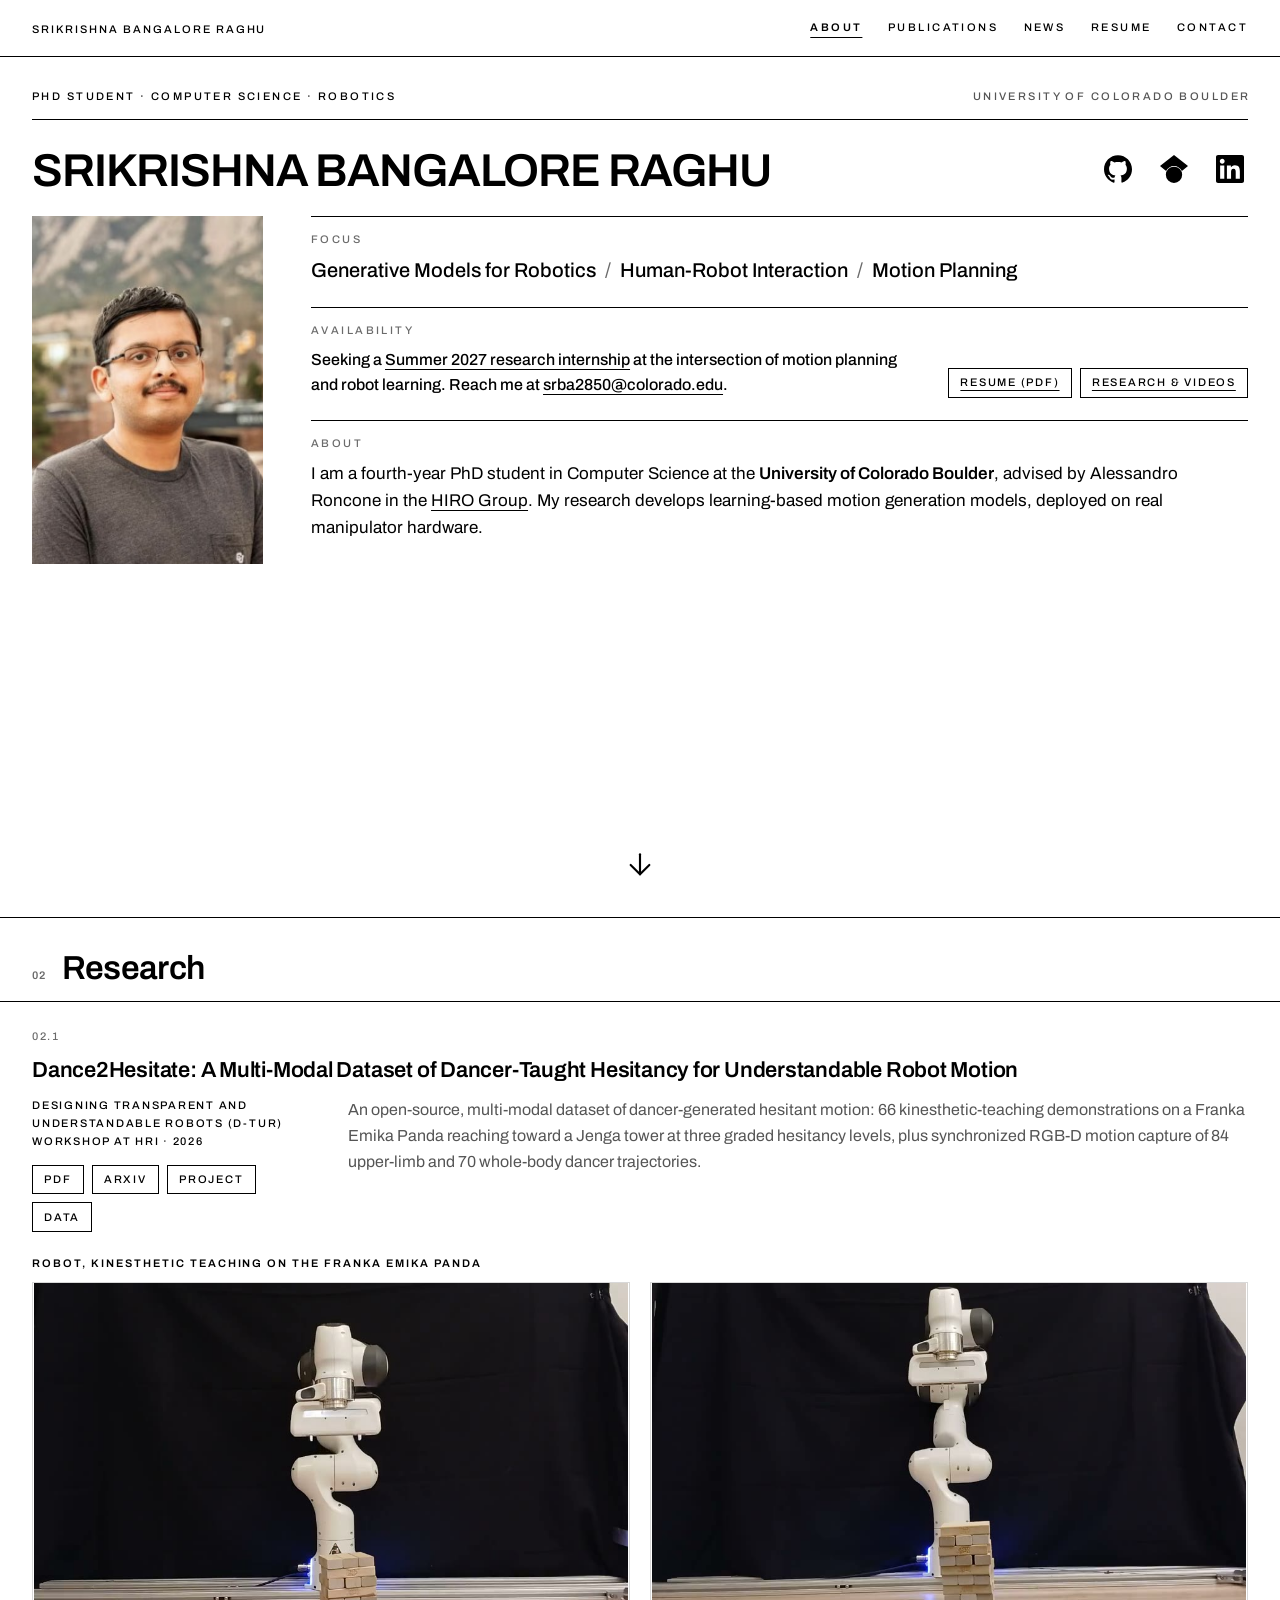
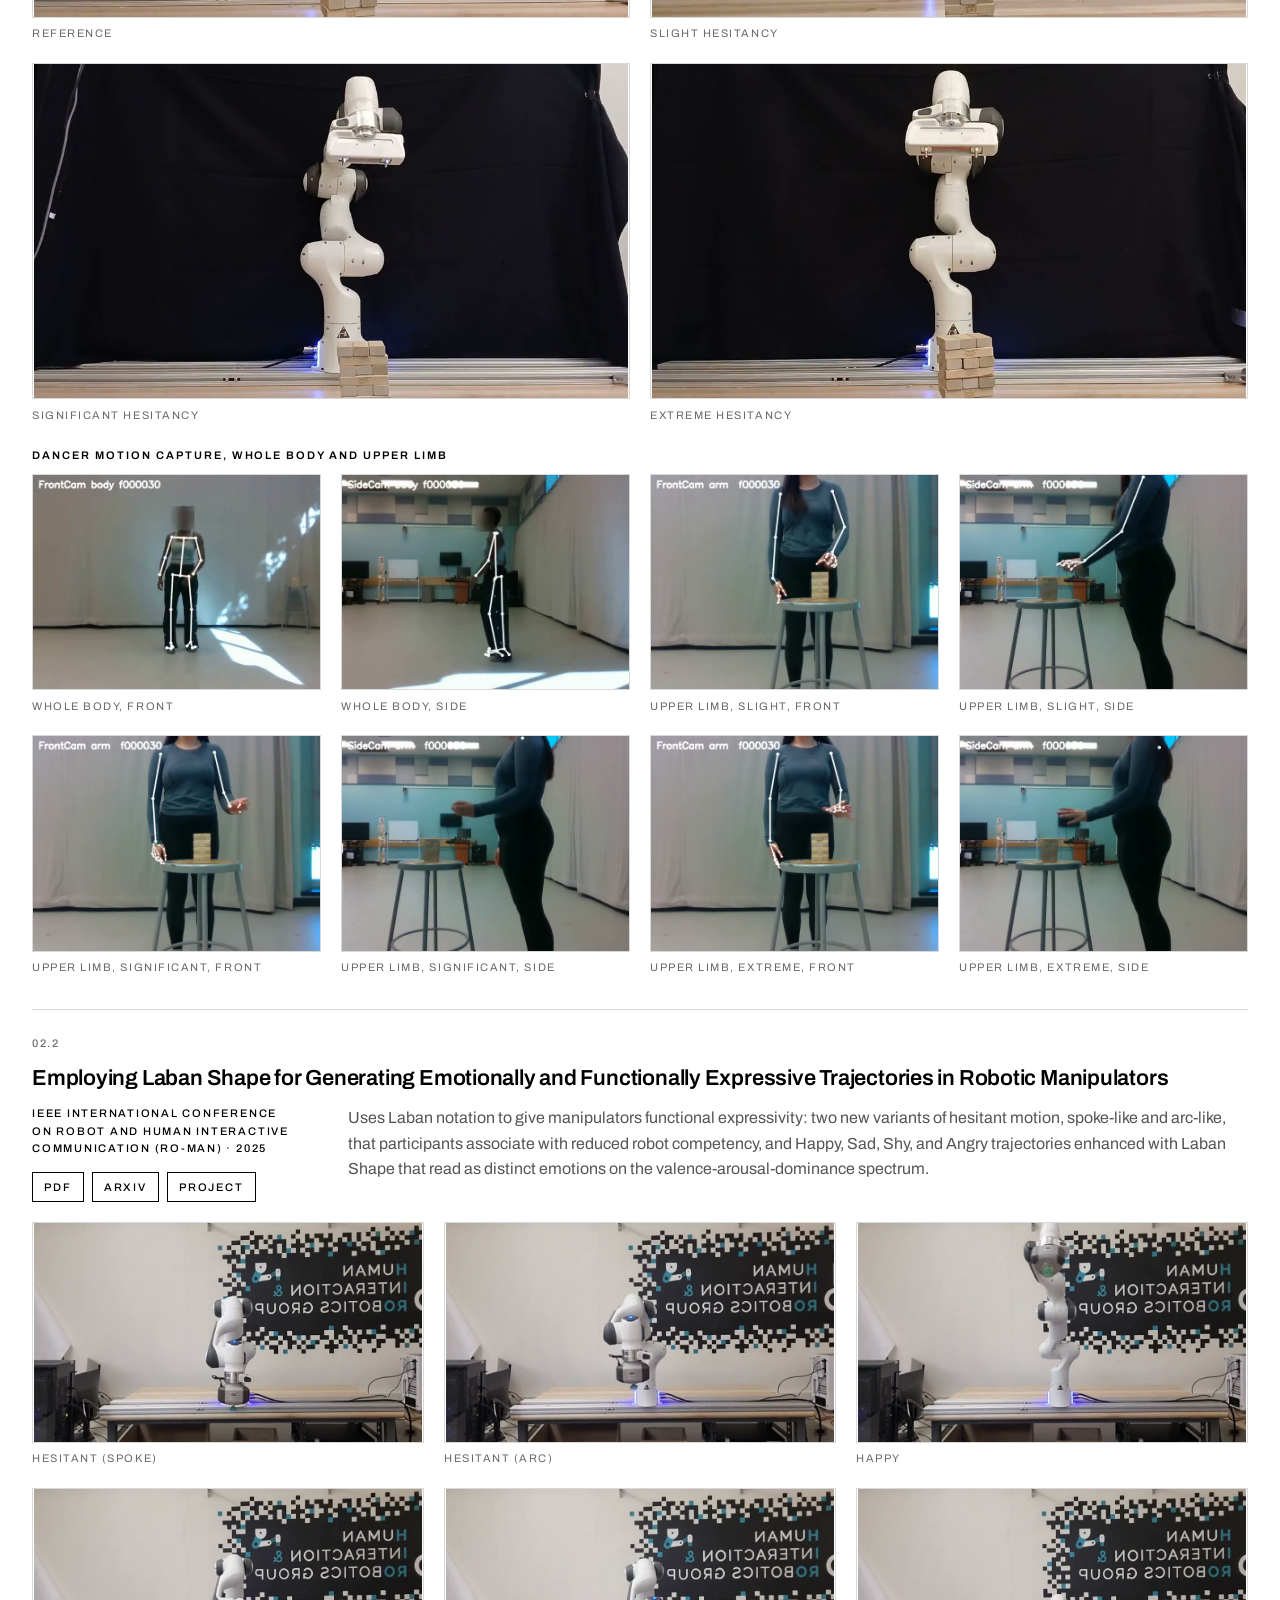
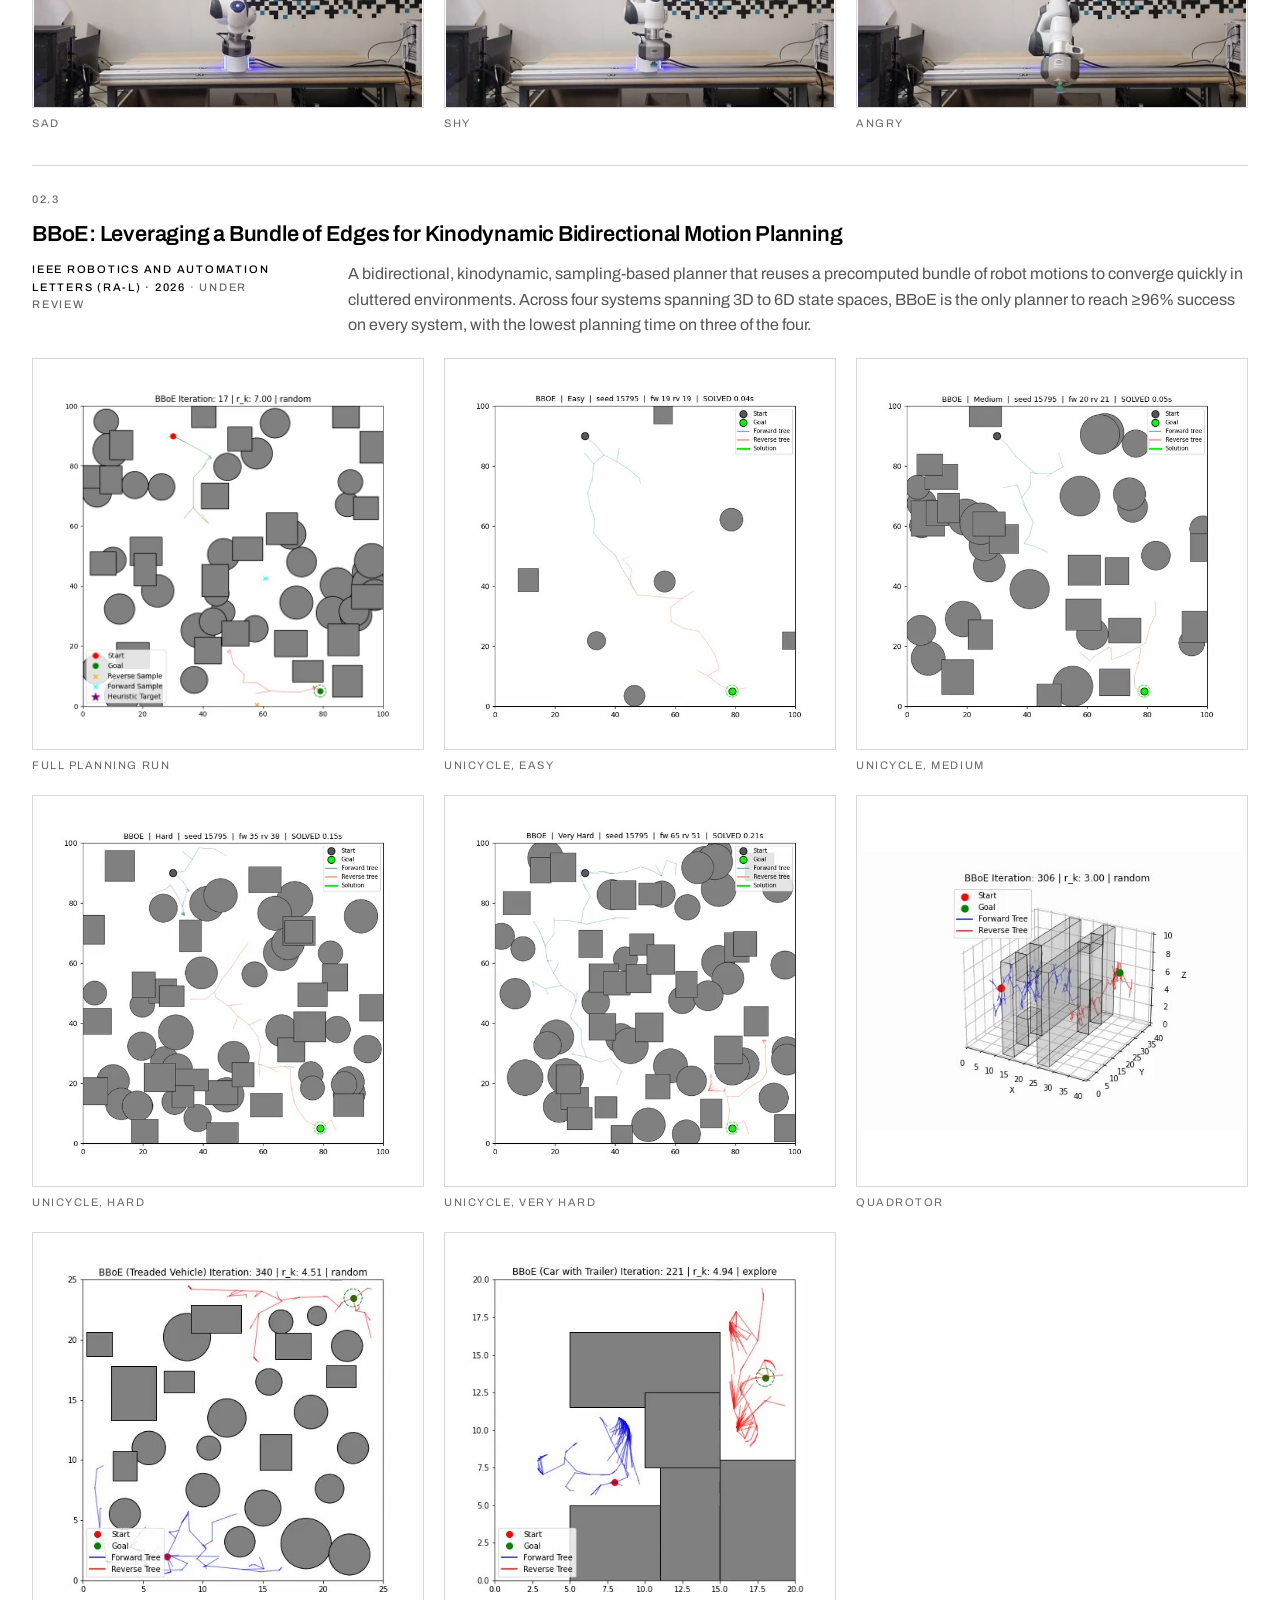
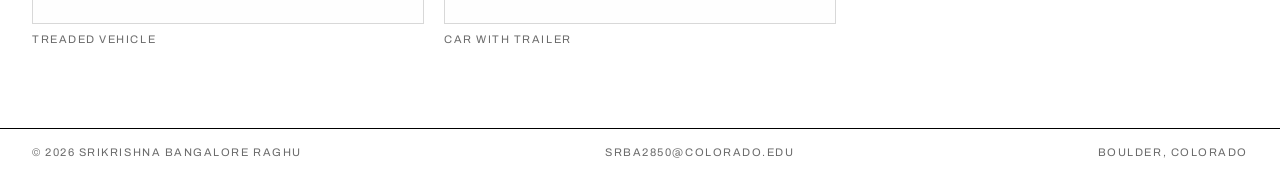
==== commit 383e6f95: "Publications before News, first-screen About with scroll cue, gallery matrices The About block now f" ====
--- a/index.html
+++ b/index.html
@@ -16,6 +16,7 @@
 <link rel="preconnect" href="https://fonts.gstatic.com" crossorigin>
 <link href="https://fonts.googleapis.com/css2?family=Archivo:ital,wght@0,400;0,500;0,600;0,700;1,400&display=swap" rel="stylesheet">
 <link rel="stylesheet" href="assets/style.css">
+<script>document.documentElement.classList.add('js');</script>
 <script type="application/ld+json">
 {
   "@context": "https://schema.org",
@@ -53,8 +54,8 @@
     <nav aria-label="Primary">
       <ul class="label" role="list">
         <li><a href="index.html" aria-current="page">About</a></li>
+        <li><a href="publications.html">Publications</a></li>
         <li><a href="news.html">News</a></li>
-        <li><a href="publications.html">Publications</a></li>
         <li><a href="assets/resume.pdf" target="_blank" rel="noopener">Resume</a></li>
         <li><a href="contact.html">Contact</a></li>
       </ul>
@@ -119,15 +120,19 @@
       </div>
     </div>
 
+
+    <a class="scroll-cue" href="#research" aria-label="Scroll down to the research section">
+      <svg viewBox="0 0 24 24" aria-hidden="true" focusable="false" stroke-linecap="round" stroke-linejoin="round"><path d="M12 4v15"/><path d="M5 12l7 7 7-7"/></svg>
+    </a>
   </section>
 
-  <div class="wrap page-head sub" id="research">
+  <div class="wrap page-head sub reveal" id="research">
     <span class="idx" aria-hidden="true">02</span>
     <h2>Research</h2>
   </div>
 
   <section class="wrap content">
-            <article class="project">
+            <article class="project reveal">
               <span class="idx" aria-hidden="true">02.1</span>
               <h3>Dance2Hesitate: A Multi-Modal Dataset of Dancer-Taught Hesitancy for Understandable Robot Motion</h3>
               <p class="venue">Designing Transparent and Understandable Robots (D-TUR) Workshop at HRI · 2026</p>
@@ -145,7 +150,7 @@
               </div>
               <div class="galleries">
                 <p class="gallery-label">Robot, kinesthetic teaching on the Franka Emika Panda</p>
-                <div class="gallery">
+                <div class="gallery" data-cols="2">
                   <figure class="clip">
                     <video autoplay muted loop playsinline poster="assets/media/dance2hesitate/robot-reference.jpg" aria-label="Robot reach with no hesitancy">
                       <source src="assets/media/dance2hesitate/robot-reference.mp4" type="video/mp4">
@@ -171,64 +176,61 @@
                     <figcaption>Extreme hesitancy</figcaption>
                   </figure>
                 </div>
-<p class="gallery-label">Whole body, dancer motion capture</p>
-                <div class="gallery" data-ratio="4-3" data-cols="2">
+                <p class="gallery-label">Dancer motion capture, whole body and upper limb</p>
+                <div class="gallery" data-ratio="4-3" data-cols="4">
                   <figure class="clip">
                     <video autoplay muted loop playsinline poster="assets/media/dance2hesitate/whole-body-front.jpg" aria-label="Whole-body hesitant motion, front view">
                       <source src="assets/media/dance2hesitate/whole-body-front.mp4" type="video/mp4">
                     </video>
-                    <figcaption>Front</figcaption>
+                    <figcaption>Whole body, front</figcaption>
                   </figure>
                   <figure class="clip">
                     <video autoplay muted loop playsinline poster="assets/media/dance2hesitate/whole-body-side.jpg" aria-label="Whole-body hesitant motion, side view">
                       <source src="assets/media/dance2hesitate/whole-body-side.mp4" type="video/mp4">
                     </video>
-                    <figcaption>Side</figcaption>
-                  </figure>
-                </div>
-<p class="gallery-label">Upper limb, dancer motion capture</p>
-                <div class="gallery" data-ratio="4-3" data-cols="3">
+                    <figcaption>Whole body, side</figcaption>
+                  </figure>
                   <figure class="clip">
                     <video autoplay muted loop playsinline poster="assets/media/dance2hesitate/limb-slight-front.jpg" aria-label="Upper limb, slight hesitancy, front view">
                       <source src="assets/media/dance2hesitate/limb-slight-front.mp4" type="video/mp4">
                     </video>
-                    <figcaption>Slight, front</figcaption>
+                    <figcaption>Upper limb, slight, front</figcaption>
                   </figure>
                   <figure class="clip">
                     <video autoplay muted loop playsinline poster="assets/media/dance2hesitate/limb-slight-side.jpg" aria-label="Upper limb, slight hesitancy, side view">
                       <source src="assets/media/dance2hesitate/limb-slight-side.mp4" type="video/mp4">
                     </video>
-                    <figcaption>Slight, side</figcaption>
+                    <figcaption>Upper limb, slight, side</figcaption>
                   </figure>
                   <figure class="clip">
                     <video autoplay muted loop playsinline poster="assets/media/dance2hesitate/limb-significant-front.jpg" aria-label="Upper limb, significant hesitancy, front view">
                       <source src="assets/media/dance2hesitate/limb-significant-front.mp4" type="video/mp4">
                     </video>
-                    <figcaption>Significant, front</figcaption>
+                    <figcaption>Upper limb, significant, front</figcaption>
                   </figure>
                   <figure class="clip">
                     <video autoplay muted loop playsinline poster="assets/media/dance2hesitate/limb-significant-side.jpg" aria-label="Upper limb, significant hesitancy, side view">
                       <source src="assets/media/dance2hesitate/limb-significant-side.mp4" type="video/mp4">
                     </video>
-                    <figcaption>Significant, side</figcaption>
+                    <figcaption>Upper limb, significant, side</figcaption>
                   </figure>
                   <figure class="clip">
                     <video autoplay muted loop playsinline poster="assets/media/dance2hesitate/limb-extreme-front.jpg" aria-label="Upper limb, extreme hesitancy, front view">
                       <source src="assets/media/dance2hesitate/limb-extreme-front.mp4" type="video/mp4">
                     </video>
-                    <figcaption>Extreme, front</figcaption>
+                    <figcaption>Upper limb, extreme, front</figcaption>
                   </figure>
                   <figure class="clip">
                     <video autoplay muted loop playsinline poster="assets/media/dance2hesitate/limb-extreme-side.jpg" aria-label="Upper limb, extreme hesitancy, side view">
                       <source src="assets/media/dance2hesitate/limb-extreme-side.mp4" type="video/mp4">
                     </video>
-                    <figcaption>Extreme, side</figcaption>
+                    <figcaption>Upper limb, extreme, side</figcaption>
                   </figure>
                 </div>
               </div>
             </article>
     
-            <article class="project">
+            <article class="project reveal">
               <span class="idx" aria-hidden="true">02.2</span>
               <h3>Employing Laban Shape for Generating Emotionally and Functionally Expressive Trajectories in Robotic Manipulators</h3>
               <p class="venue">IEEE International Conference on Robot and Human Interactive Communication (RO-MAN) · 2025</p>
@@ -283,7 +285,7 @@
               </div>
             </article>
     
-            <article class="project">
+            <article class="project reveal">
               <span class="idx" aria-hidden="true">02.3</span>
               <h3>BBoE: Leveraging a Bundle of Edges for Kinodynamic Bidirectional Motion Planning</h3>
               <p class="venue">IEEE Robotics and Automation Letters (RA-L) · 2026 <span class="note">· Under review</span></p>
@@ -357,7 +359,11 @@
 <script>
 (function () {
   var clips = document.querySelectorAll('video[autoplay]');
-  if (!('IntersectionObserver' in window)) { return; }
+  var reveals = document.querySelectorAll('.reveal');
+  if (!('IntersectionObserver' in window)) {
+    reveals.forEach(function (r) { r.classList.add('in'); });
+    return;
+  }
   function keepPaused(v) { v.autoplay = false; if (!v.paused) { v.pause(); } }
   clips.forEach(function (v) {
     v.addEventListener('playing', function () { if (v.dataset.off === '1') { v.pause(); } });
@@ -375,6 +381,19 @@
     });
   }, { rootMargin: '240px 0px' });
   clips.forEach(function (v) { io.observe(v); });
+  /* revealing an element also reveals everything above it, so a fast jump
+     past the small heading can never leave it hidden */
+  var list = Array.prototype.slice.call(reveals);
+  var ro = new IntersectionObserver(function (entries) {
+    entries.forEach(function (e) {
+      if (!e.isIntersecting) { return; }
+      var k = list.indexOf(e.target);
+      list.slice(0, k + 1).forEach(function (r) { r.classList.add('in'); ro.unobserve(r); });
+    });
+  }, { threshold: 0.08 });
+  list.forEach(function (r) { ro.observe(r); });
+  /* safety net: whatever happens, nothing below the fold stays hidden for long */
+  setTimeout(function () { reveals.forEach(function (r) { r.classList.add('in'); }); }, 6000);
 })();
 </script>
 </body>
--- a/assets/style.css
+++ b/assets/style.css
@@ -117,7 +117,31 @@
 .content.avail{ padding-top:1.5rem; }
 
 /* ---------- home / hero ---------- */
-.hero{ padding-block:clamp(1.25rem, 2.5vw, 2rem) 2rem; }
+/* the About block is the whole first screen; research sits below the fold */
+.hero{
+  padding-block:clamp(1.25rem, 2.5vw, 2rem) 1rem;
+  /* fill the first screen, but never stretch past 1400px on very tall displays */
+  min-height:min(calc(100vh - var(--header-h)), 1400px);
+  display:flex; flex-direction:column;
+}
+#research{ scroll-margin-top:calc(var(--header-h) + 1rem); }
+
+/* scroll cue: an arrow pinned to the bottom of the first screen */
+.scroll-cue{
+  margin-top:auto; align-self:center;
+  padding:1.5rem 1rem 0.25rem;
+  color:var(--ink);
+}
+.scroll-cue svg{
+  width:2rem; height:2rem; display:block;
+  fill:none; stroke:currentColor; stroke-width:1.6;
+  animation:cue-bounce 1.6s ease-in-out infinite;
+}
+@keyframes cue-bounce{ 0%, 100%{ transform:translateY(0); } 50%{ transform:translateY(9px); } }
+
+/* research reveals as it scrolls into view; only when the script runs */
+html.js .reveal{ opacity:0; transform:translateY(14px); transition:opacity .6s ease, transform .6s ease; }
+html.js .reveal.in{ opacity:1; transform:none; }
 
 .hero-meta{
   display:flex; justify-content:space-between; gap:0.5rem 2rem; flex-wrap:wrap;
@@ -283,6 +307,7 @@
 }
 .galleries .gallery{ margin-top:0; }
 .gallery[data-cols="2"]{ grid-template-columns:repeat(2, 1fr); }
+.gallery[data-cols="4"]{ grid-template-columns:repeat(4, 1fr); }
 
 /* gallery: full container width, tiles as large as the row allows.
    Clips autoplay muted and loop. A small script pauses the ones that are
@@ -433,6 +458,8 @@
   .project .desc{ margin-top:0.6rem; }
   .pub > div{ display:block; }
   .pub .tldr{ margin-top:0.6rem; }
+  /* three wide columns no longer fit; two is better than one giant tile */
+  .gallery[data-cols="3"]{ grid-template-columns:repeat(2, 1fr); }
 }
 
 @media (max-width: 760px){
@@ -450,7 +477,7 @@
   .contact-list a{ grid-template-columns:6.5rem 1fr auto; column-gap:1rem; }
   .contact-list .v{ overflow-wrap:anywhere; }
 
-  .gallery, .gallery[data-cols="2"], .gallery[data-cols="3"]{
+  .gallery, .gallery[data-cols="2"], .gallery[data-cols="3"], .gallery[data-cols="4"]{
     grid-template-columns:repeat(auto-fill, minmax(150px, 1fr)); gap:0.8rem;
   }
 }
@@ -470,7 +497,8 @@
 
 @media (prefers-reduced-motion: reduce){
   html{ scroll-behavior:auto; }
-  *, *::before, *::after{ transition:none !important; }
+  *, *::before, *::after{ transition:none !important; animation:none !important; }
+  html.js .reveal{ opacity:1; transform:none; }
 }
 
 /* ============================================================
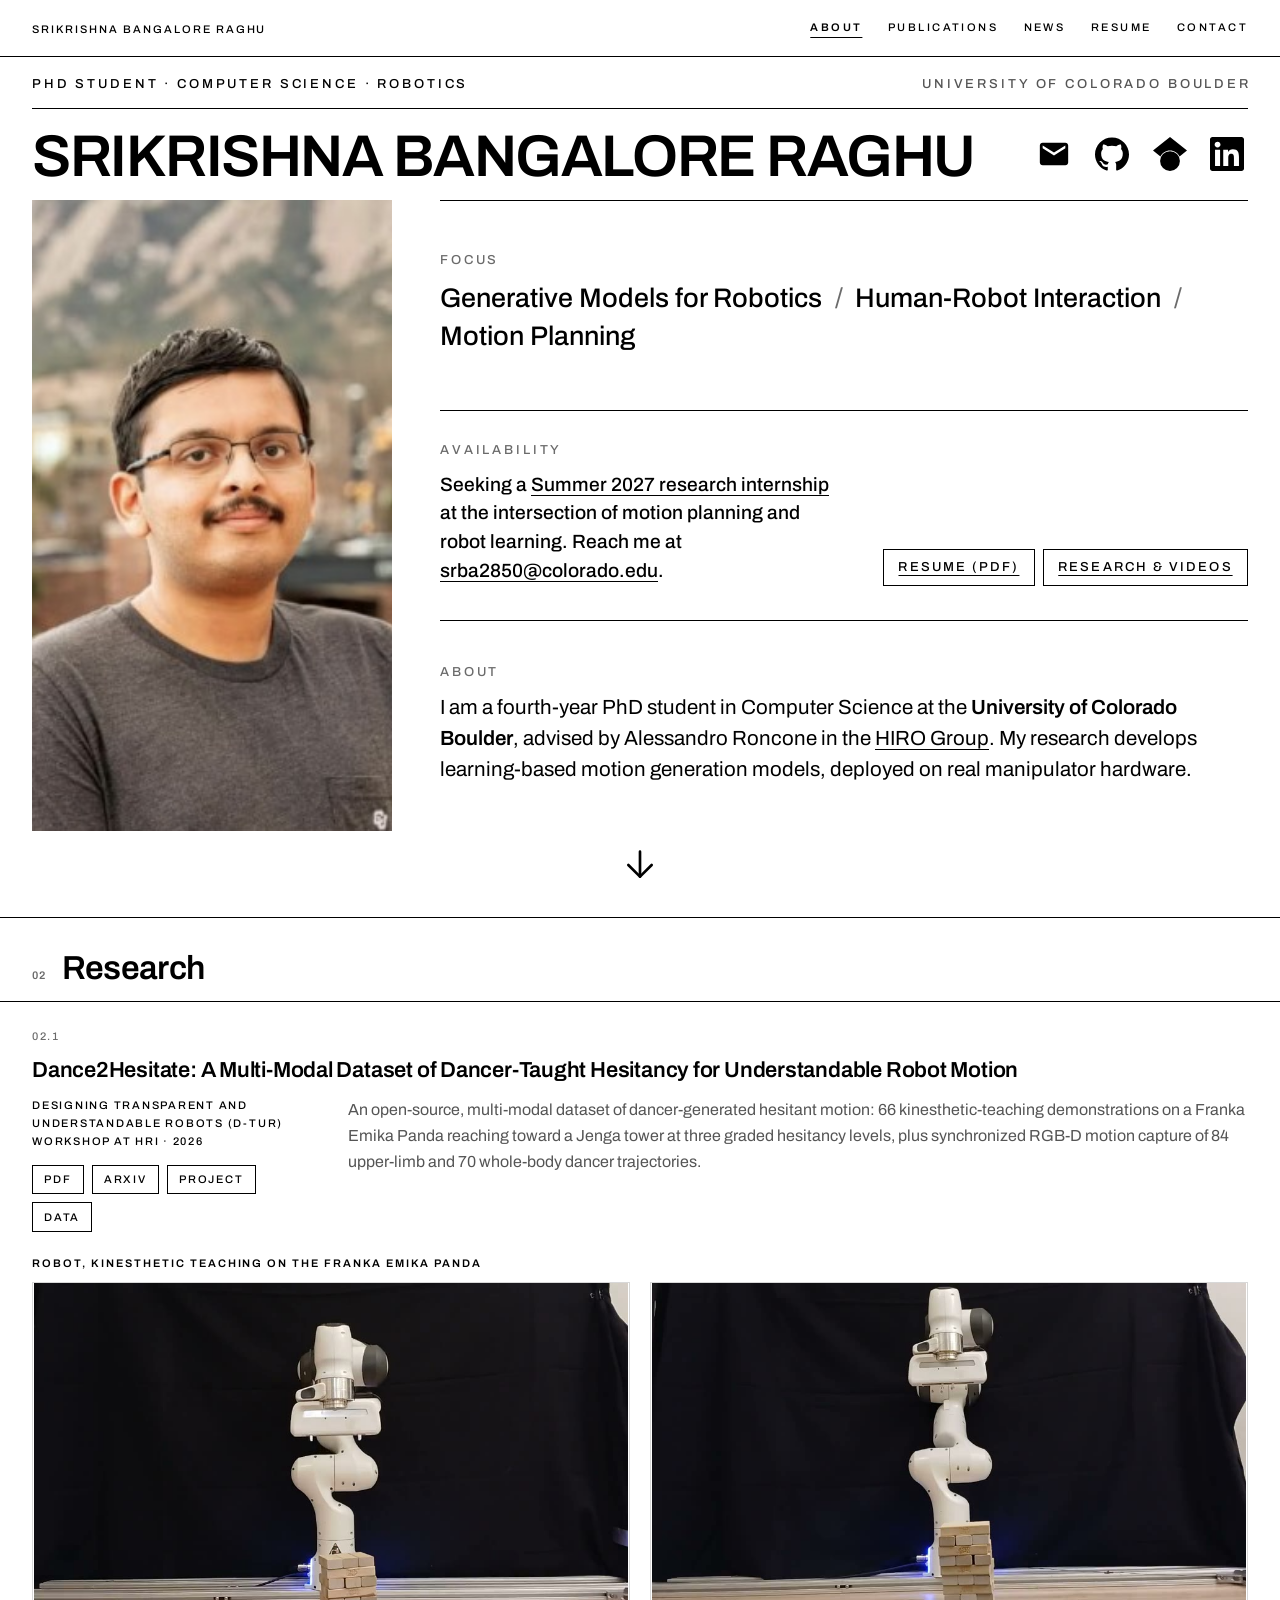
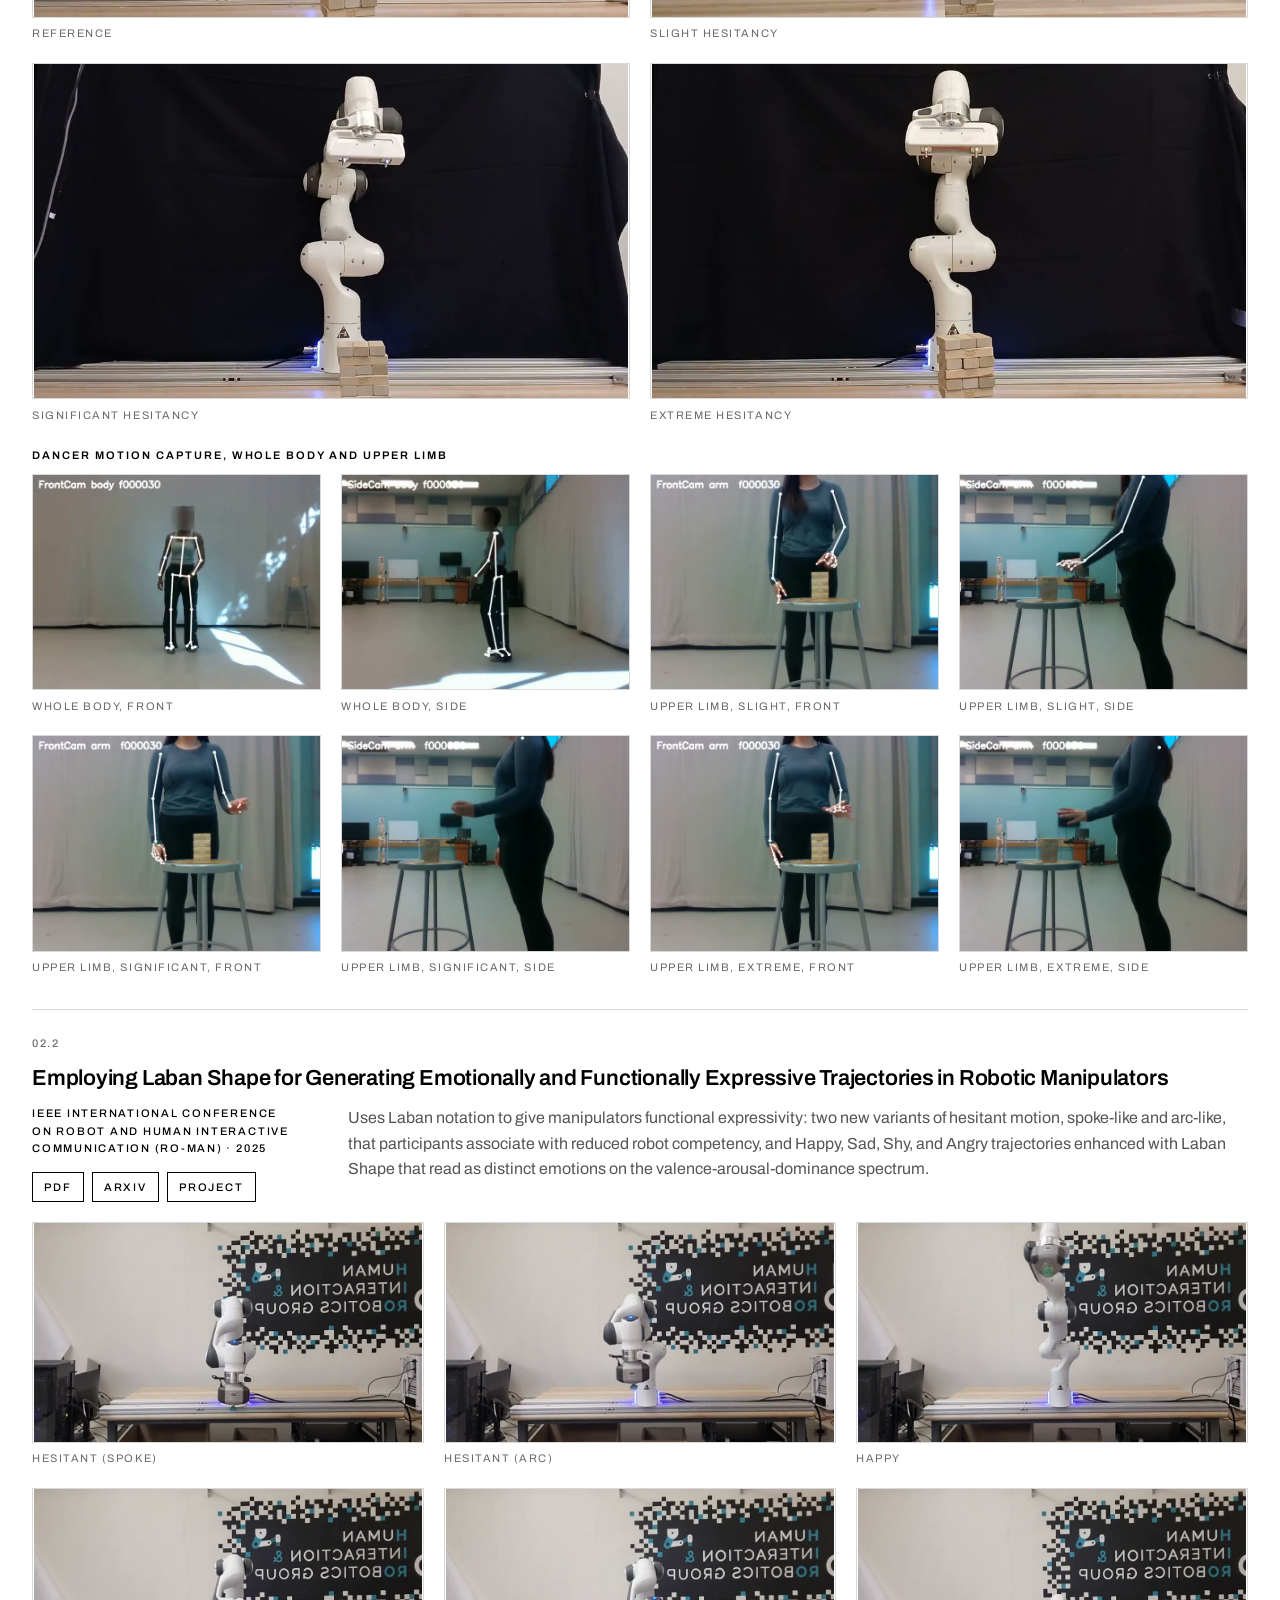
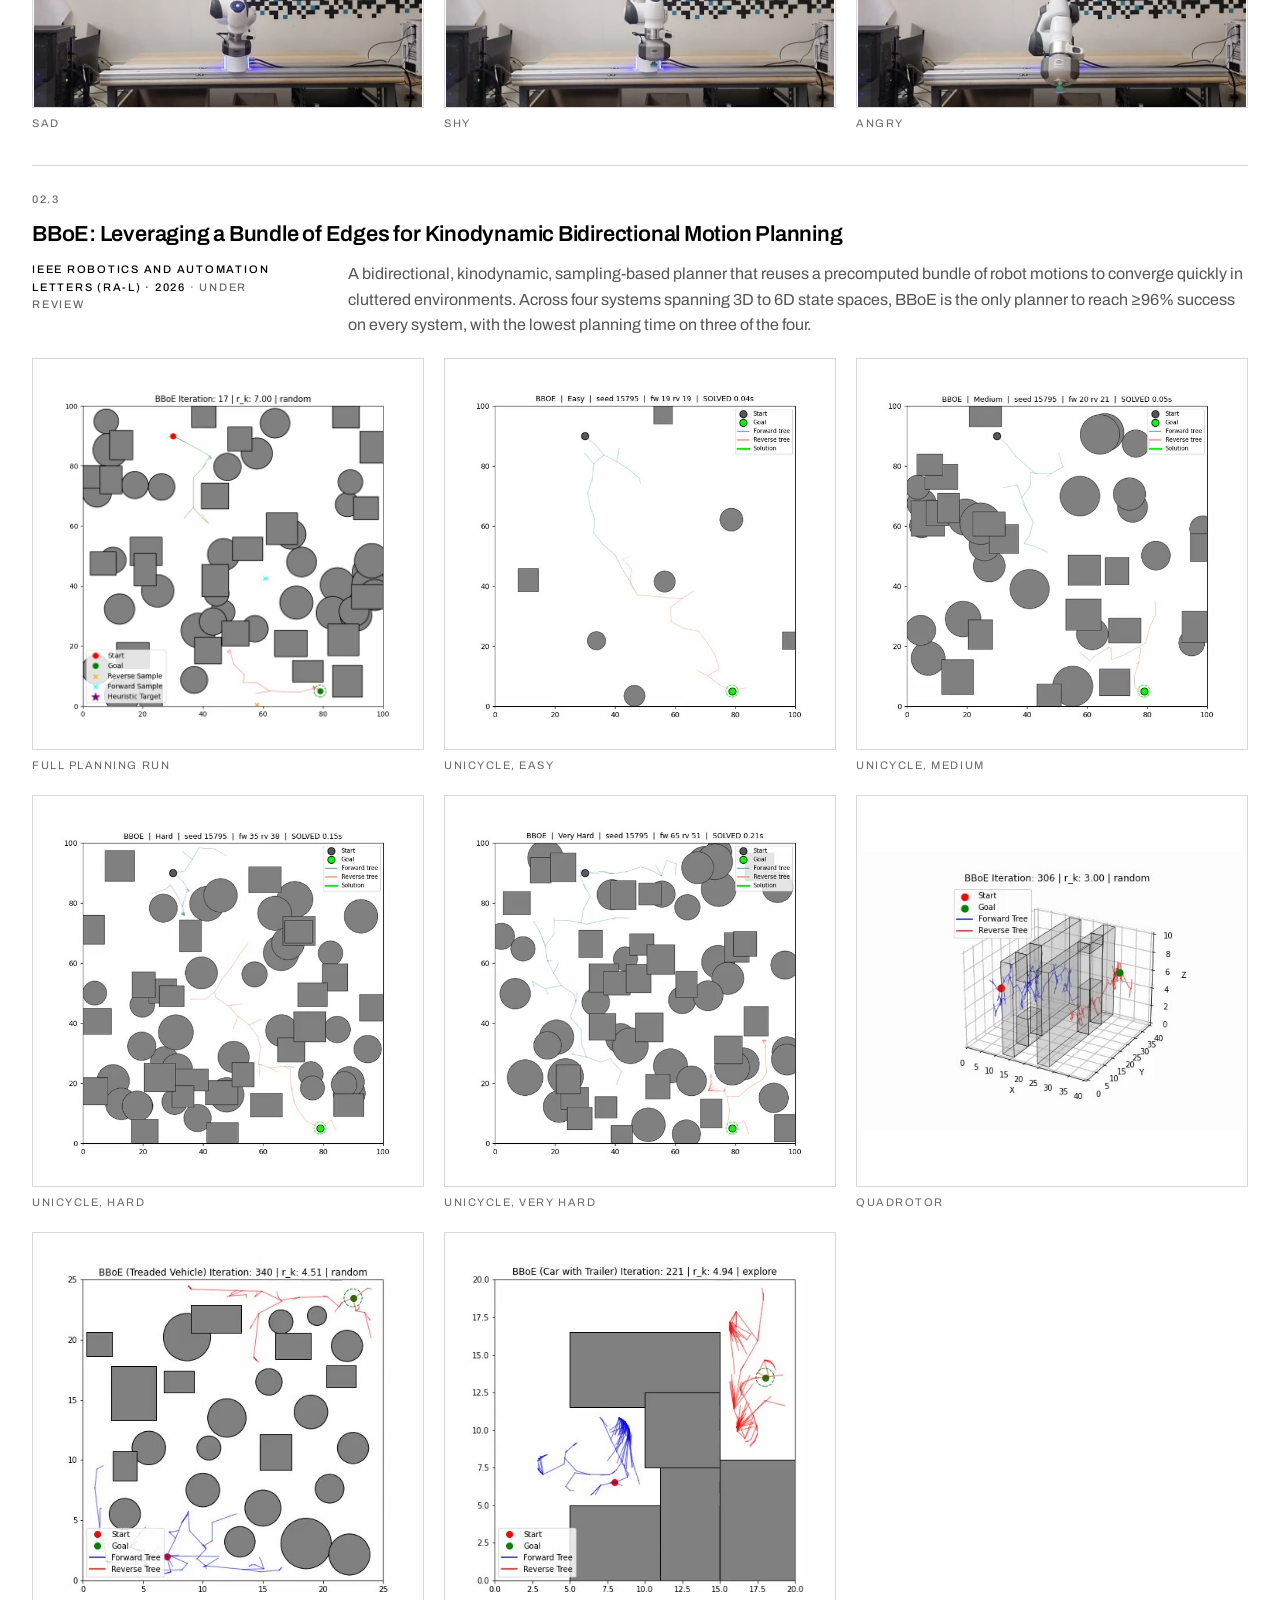
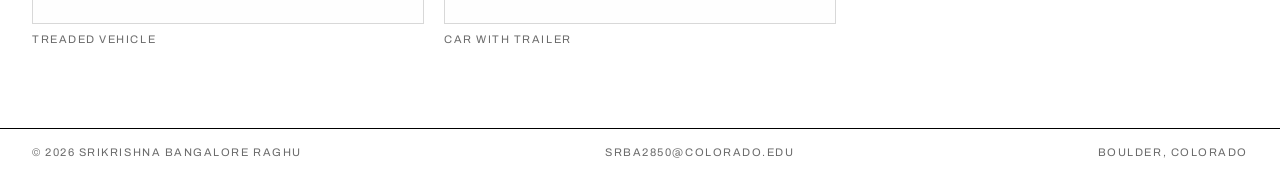
==== commit 6cc8bbb9: "Add an email mark beside the profile marks on About A filled envelope (Material Design email glyph) " ====
--- a/index.html
+++ b/index.html
@@ -74,7 +74,8 @@
 
     <div class="name-row">
       <h1 class="name"><span class="l">Srikrishna</span> <span class="l">Bangalore Raghu</span></h1>
-      <ul class="social" role="list" aria-label="Profiles">
+      <ul class="social" role="list" aria-label="Contact and profiles">
+        <li><a href="mailto:srba2850@colorado.edu" aria-label="Email srba2850@colorado.edu" title="Email"><svg viewBox="0 0 24 24" aria-hidden="true" focusable="false"><path d="M20 4H4c-1.1 0-1.99.9-1.99 2L2 18c0 1.1.9 2 2 2h16c1.1 0 2-.9 2-2V6c0-1.1-.9-2-2-2zm0 4-8 5-8-5V6l8 5 8-5v2z"/></svg></a></li>
         <li><a href="https://github.com/brsrikrishna" target="_blank" rel="noopener" aria-label="GitHub" title="GitHub"><svg viewBox="0 0 24 24" aria-hidden="true" focusable="false"><path d="M12 .297c-6.63 0-12 5.373-12 12 0 5.303 3.438 9.8 8.205 11.385.6.113.82-.258.82-.577 0-.285-.01-1.04-.015-2.04-3.338.724-4.042-1.61-4.042-1.61C4.422 18.07 3.633 17.7 3.633 17.7c-1.087-.744.084-.729.084-.729 1.205.084 1.838 1.236 1.838 1.236 1.07 1.835 2.809 1.305 3.495.998.108-.776.417-1.305.76-1.605-2.665-.3-5.466-1.332-5.466-5.93 0-1.31.465-2.38 1.235-3.22-.135-.303-.54-1.523.105-3.176 0 0 1.005-.322 3.3 1.23.96-.267 1.98-.399 3-.405 1.02.006 2.04.138 3 .405 2.28-1.552 3.285-1.23 3.285-1.23.645 1.653.24 2.873.12 3.176.765.84 1.23 1.91 1.23 3.22 0 4.61-2.805 5.625-5.475 5.92.42.36.81 1.096.81 2.22 0 1.606-.015 2.896-.015 3.286 0 .315.21.69.825.57C20.565 22.092 24 17.592 24 12.297c0-6.627-5.373-12-12-12"/></svg></a></li>
         <li><a href="https://scholar.google.com/citations?user=IsVXLJMAAAAJ&amp;hl=en" target="_blank" rel="noopener" aria-label="Google Scholar" title="Google Scholar"><svg viewBox="0 0 24 24" aria-hidden="true" focusable="false"><path d="M5.242 13.769L0 9.5 12 0l12 9.5-5.242 4.269C17.548 11.249 14.978 9.5 12 9.5c-2.977 0-5.548 1.748-6.758 4.269zM12 10a7 7 0 1 0 0 14 7 7 0 0 0 0-14z"/></svg></a></li>
         <li><a href="https://www.linkedin.com/in/srikrishna-b-r-321b12135/" target="_blank" rel="noopener" aria-label="LinkedIn" title="LinkedIn"><svg viewBox="0 0 24 24" aria-hidden="true" focusable="false"><path d="M20.447 20.452h-3.554v-5.569c0-1.328-.027-3.037-1.852-3.037-1.853 0-2.136 1.445-2.136 2.939v5.667H9.351V9h3.414v1.561h.046c.477-.9 1.637-1.85 3.37-1.85 3.601 0 4.267 2.37 4.267 5.455v6.286zM5.337 7.433c-1.144 0-2.063-.926-2.063-2.065 0-1.138.92-2.063 2.063-2.063 1.14 0 2.064.925 2.064 2.063 0 1.139-.925 2.065-2.064 2.065zm1.782 13.019H3.555V9h3.564v11.452zM22.225 0H1.771C.792 0 0 .774 0 1.729v20.542C0 23.227.792 24 1.771 24h20.451C23.2 24 24 23.227 24 22.271V1.729C24 .774 23.2 0 22.222 0h.003z"/></svg></a></li>
--- a/assets/style.css
+++ b/assets/style.css
@@ -119,7 +119,7 @@
 /* ---------- home / hero ---------- */
 /* the About block is the whole first screen; research sits below the fold */
 .hero{
-  padding-block:clamp(1.25rem, 2.5vw, 2rem) 1rem;
+  padding-block:clamp(1rem, 2vh, 2rem) 0.75rem;
   /* fill the first screen, but never stretch past 1400px on very tall displays */
   min-height:min(calc(100vh - var(--header-h)), 1400px);
   display:flex; flex-direction:column;
@@ -129,11 +129,11 @@
 /* scroll cue: an arrow pinned to the bottom of the first screen */
 .scroll-cue{
   margin-top:auto; align-self:center;
-  padding:1.5rem 1rem 0.25rem;
+  padding:clamp(0.75rem, 1.6vh, 1.5rem) 1rem 0.25rem;
   color:var(--ink);
 }
 .scroll-cue svg{
-  width:2rem; height:2rem; display:block;
+  width:2.5rem; height:2.5rem; display:block;
   fill:none; stroke:currentColor; stroke-width:1.6;
   animation:cue-bounce 1.6s ease-in-out infinite;
 }
@@ -147,6 +147,7 @@
   display:flex; justify-content:space-between; gap:0.5rem 2rem; flex-wrap:wrap;
   padding-bottom:0.9rem; border-bottom:1px solid var(--rule);
 }
+.hero-meta .label{ font-size:0.8125rem; }
 .hero-meta .label:last-child{ color:var(--mute); margin-right:-0.22em; }
 
 /* name row: the name at a display size that sits with the rest of the page,
@@ -154,10 +155,10 @@
 .name-row{
   display:flex; align-items:center; justify-content:space-between;
   gap:0.75rem 2rem; flex-wrap:wrap;
-  padding-block:clamp(1.1rem, 2.5vw, 1.75rem) clamp(0.9rem, 2vw, 1.4rem);
+  padding-block:clamp(0.8rem, 2vh, 1.75rem) clamp(0.6rem, 1.6vh, 1.4rem);
 }
 h1.name{
-  font-size:clamp(1.75rem, 3.6vw, 3.25rem);
+  font-size:clamp(2rem, min(4.6vw, 7.2vh), 4.25rem);  /* scales with screen height too */
   font-weight:600;
   line-height:1;
   letter-spacing:-0.025em;
@@ -165,27 +166,27 @@
   white-space:nowrap;
 }
 h1.name .l{ display:inline; }
-.social{ list-style:none; display:flex; align-items:center; gap:1.25rem; }
+.social{ list-style:none; display:flex; align-items:center; gap:1rem; }
 .social a{
   display:inline-flex; align-items:center; justify-content:center;
-  width:2.25rem; height:2.25rem;
+  width:2.6rem; height:2.6rem;
   color:var(--ink);
   transition:opacity .15s ease;
 }
 .social a:hover{ opacity:0.5; }
-.social svg{ width:1.75rem; height:1.75rem; display:block; fill:currentColor; }
+.social svg{ width:2.125rem; height:2.125rem; display:block; fill:currentColor; }
 
 /* a row = small-caps label above full-width content, on a hairline */
 .row{
   border-top:1px solid var(--rule);
-  padding-block:0.9rem 1.4rem;
-}
-.row > .label{ display:block; color:var(--meta); margin-bottom:0.55rem; }
+  padding-block:clamp(0.7rem, 1.4vh, 1rem) clamp(0.9rem, 1.9vh, 1.4rem);
+}
+.row > .label{ display:block; color:var(--meta); margin-bottom:0.7rem; font-size:0.8125rem; }
 
 .tagline{
-  font-size:clamp(1rem, 1.6vw, 1.25rem);
+  font-size:clamp(1.2rem, min(2.1vw, 3.3vh), 1.9rem);
   font-weight:500;
-  line-height:1.45;
+  line-height:1.4;
 }
 .tagline .sep{ color:var(--meta); padding-inline:0.25em; font-weight:400; }
 
@@ -194,6 +195,8 @@
 .avail > .label{ grid-column:1 / -1; }
 .avail p{ grid-column:1; font-weight:500; }
 .avail .chips{ grid-column:2; margin-top:0; }
+.hero .avail p{ font-size:clamp(1.05rem, min(1.5vw, 2.4vh), 1.4rem); line-height:1.5; }
+.hero .chip{ font-size:0.8125rem; padding:0.45rem 0.9rem; }
 .avail a, .bio a, .exp-list a{
   text-decoration:underline solid var(--ink) 1px;
   text-underline-offset:4px;
@@ -202,13 +205,18 @@
 /* hero grid: the portrait fills the left column and stretches to the height
    of the three rows beside it, so the block is solid from edge to edge */
 .hero-grid{
-  display:grid;
-  grid-template-columns:clamp(200px, 19%, 280px) minmax(0, 1fr);
+  flex:1 1 auto;                       /* take the rest of the first screen */
+  display:grid;
+  grid-template-columns:clamp(220px, min(40vh, 32%), 520px) minmax(0, 1fr);
   column-gap:3rem;
   align-items:stretch;
 }
-.hero-rows{ min-width:0; }
-.bio p{ font-size:1.0625rem; }
+/* the three rows share the block's height as equal bands, content centred,
+   so the screen is filled with no gap left at the bottom */
+.hero-rows{ min-width:0; display:flex; flex-direction:column; }
+.hero-rows .row{ flex:1 1 0; display:flex; flex-direction:column; justify-content:center; }
+.hero-rows .avail{ display:grid; align-content:center; }
+.bio p{ font-size:clamp(1.05rem, min(1.6vw, 2.6vh), 1.5rem); line-height:1.5; }
 .bio .aff{ font-weight:600; }
 
 .portrait{ margin:0; position:relative; min-height:200px; }
@@ -447,6 +455,15 @@
 /* ============================================================
    RESPONSIVE
    ============================================================ */
+@media (max-width: 1100px){
+  /* four marks still fit beside the name on a 1024px screen */
+  h1.name{ font-size:clamp(2rem, min(4.2vw, 7.2vh), 4.25rem); }
+  .name-row{ gap:0.75rem 1.25rem; }
+  .social{ gap:0.75rem; }
+  .social a{ width:2.25rem; height:2.25rem; }
+  .social svg{ width:1.75rem; height:1.75rem; }
+}
+
 @media (max-width: 900px){
   .hero-grid{ grid-template-columns:clamp(160px, 24%, 240px) minmax(0, 1fr); column-gap:2rem; }
   .avail{ display:block; }
@@ -468,7 +485,8 @@
   .hero-meta .label{ display:block; }
   .hero-meta .label + .label{ margin-top:0.35rem; }
 
-  .hero-grid{ grid-template-columns:1fr; }
+  .hero-grid{ grid-template-columns:1fr; flex:0 0 auto; }
+  .hero-rows .row{ flex:0 0 auto; }
   .portrait{ order:2; max-width:280px; aspect-ratio:3 / 4; min-height:0; margin-top:1rem; }
   .news-list li{ grid-template-columns:5.5rem 1fr; column-gap:1rem; }
   .pub{ grid-template-columns:2.5rem 1fr; column-gap:1rem; row-gap:0.9rem; }
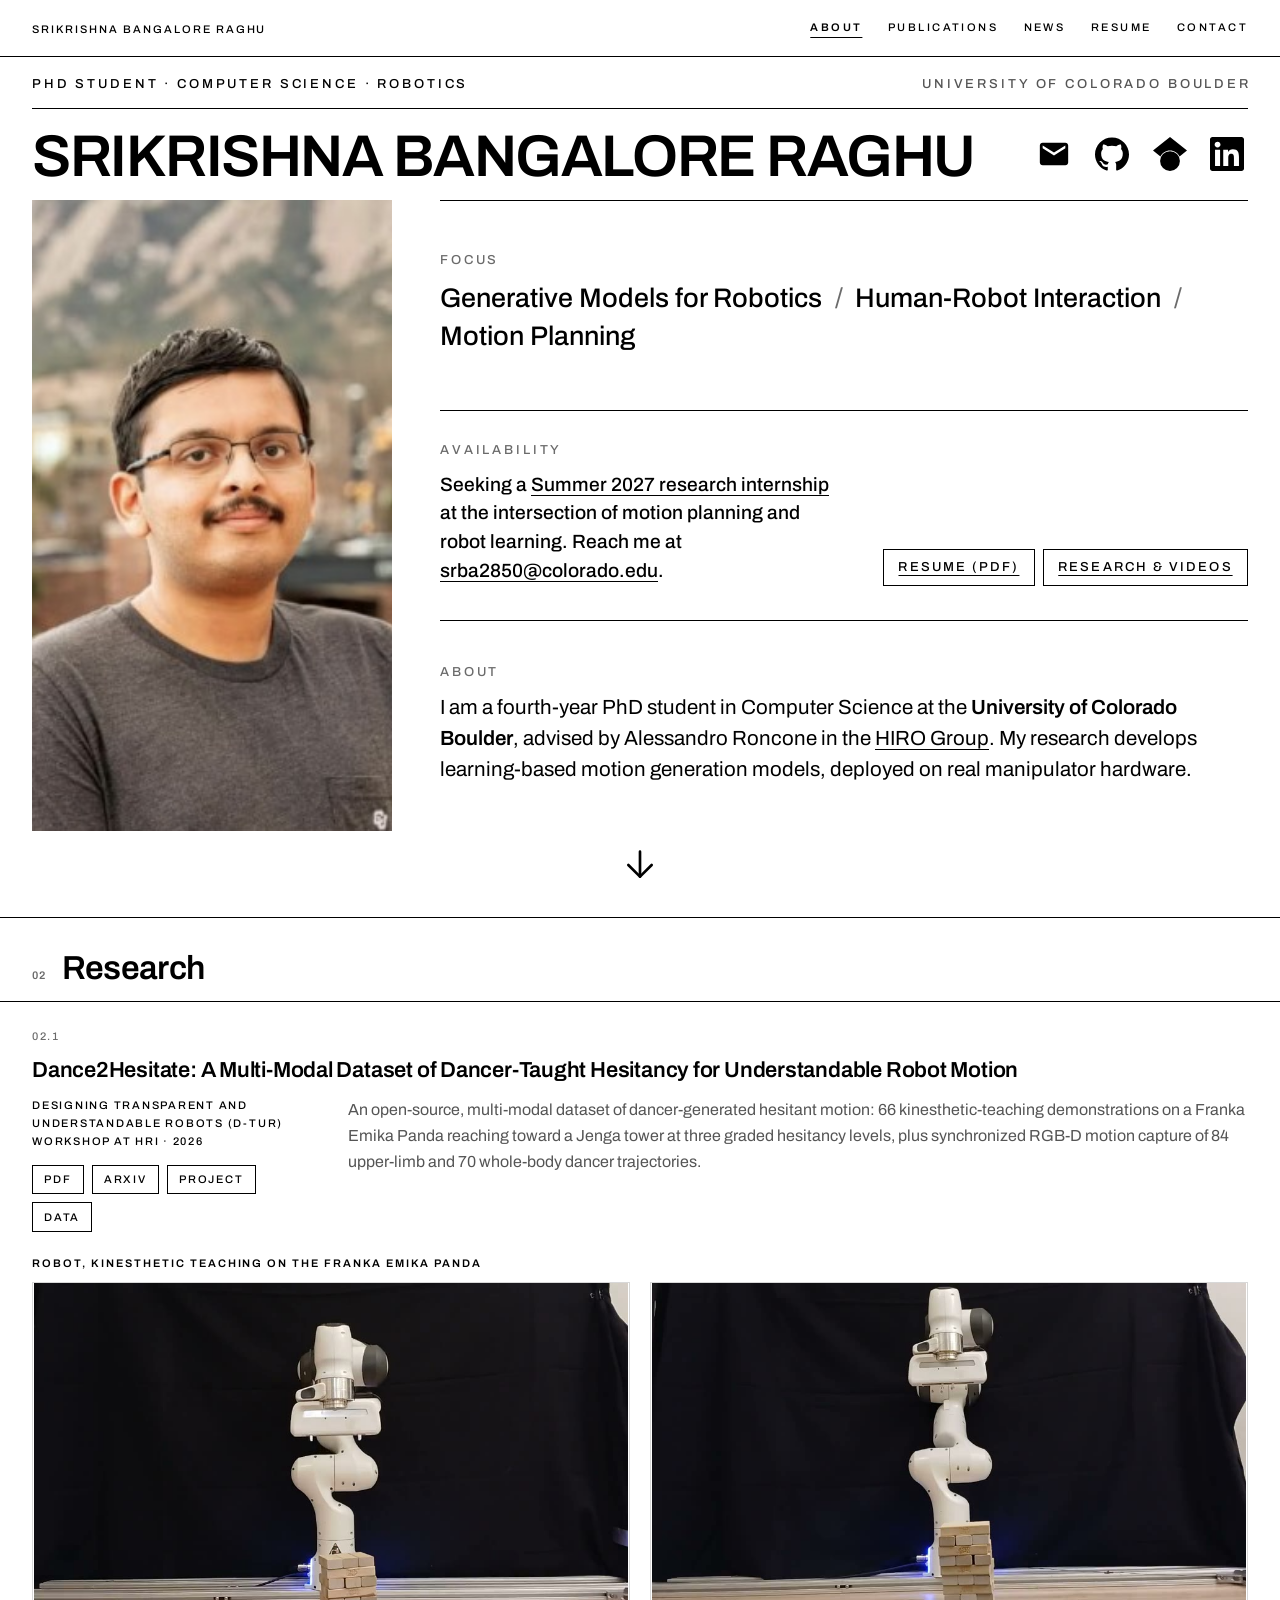
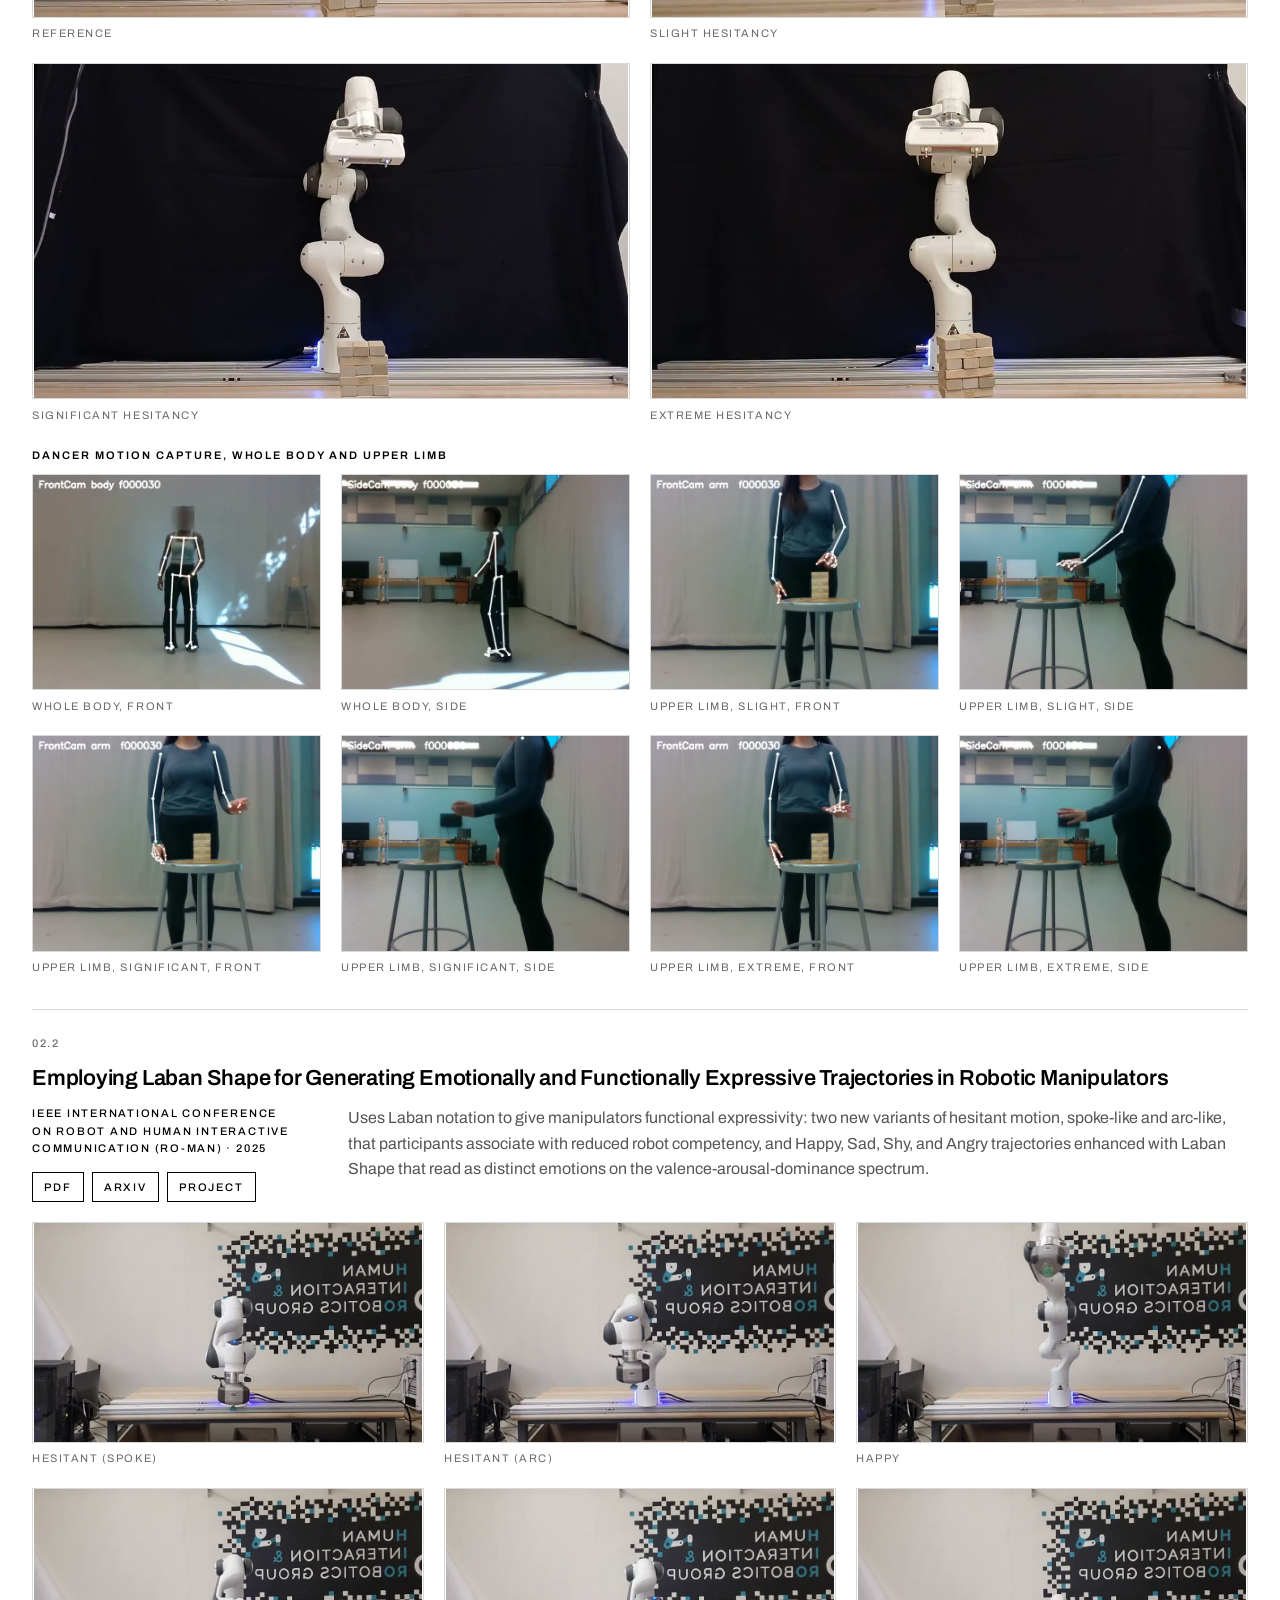
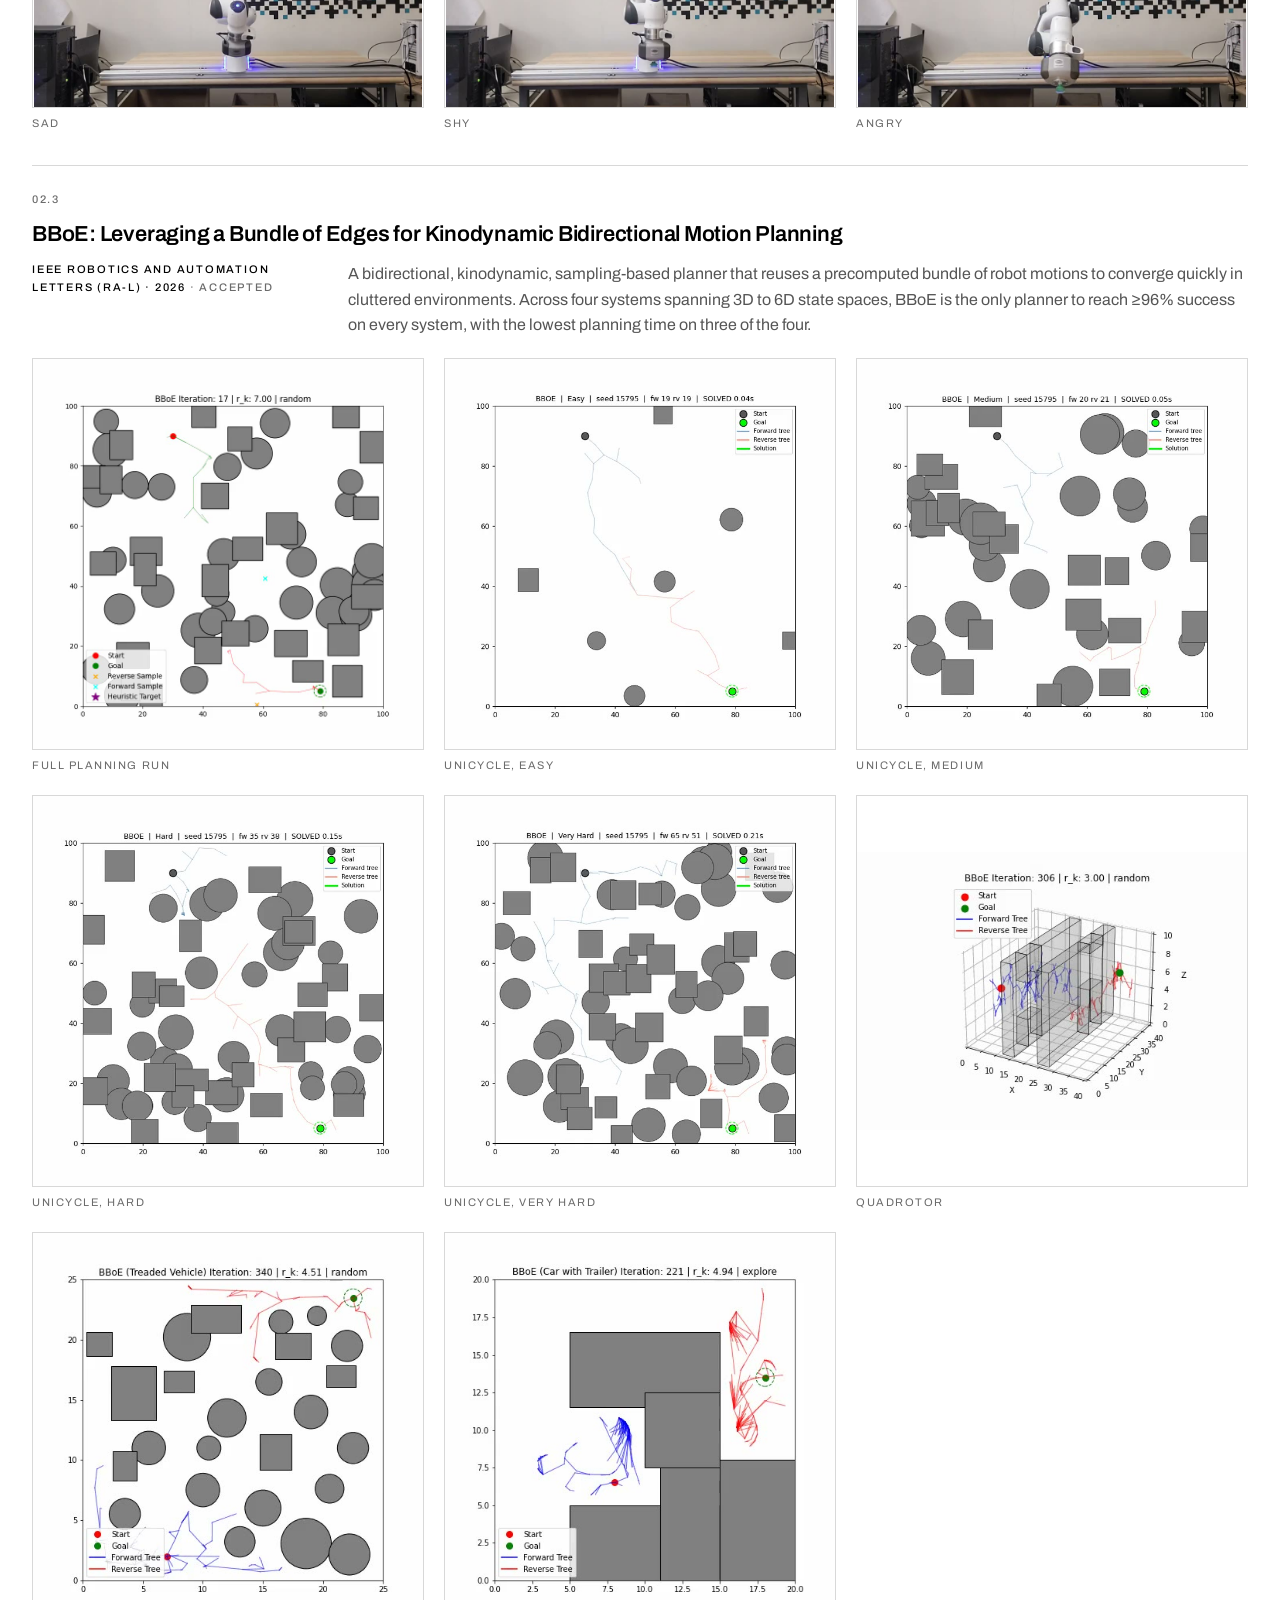
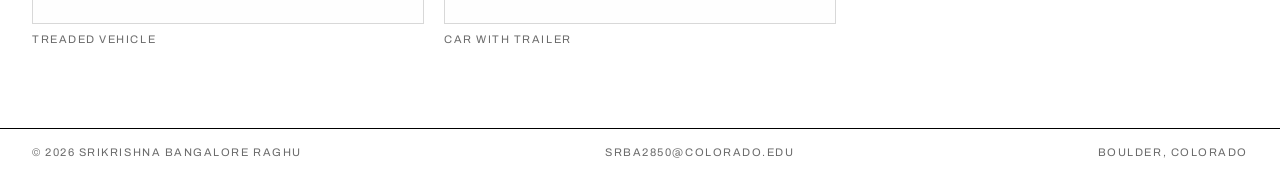
==== commit eadcf950: "BBoE accepted to RA-L, months on every news item Marks BBoE as Accepted on About, Publications and N" ====
--- a/index.html
+++ b/index.html
@@ -289,7 +289,7 @@
             <article class="project reveal">
               <span class="idx" aria-hidden="true">02.3</span>
               <h3>BBoE: Leveraging a Bundle of Edges for Kinodynamic Bidirectional Motion Planning</h3>
-              <p class="venue">IEEE Robotics and Automation Letters (RA-L) · 2026 <span class="note">· Under review</span></p>
+              <p class="venue">IEEE Robotics and Automation Letters (RA-L) · 2026 <span class="note">· Accepted</span></p>
               <p class="desc">
                 A bidirectional, kinodynamic, sampling-based planner that reuses a precomputed bundle
                 of robot motions to converge quickly in cluttered environments. Across four systems
--- a/assets/style.css
+++ b/assets/style.css
@@ -231,7 +231,7 @@
 .news-list{ list-style:none; }
 .news-list li{
   display:grid;
-  grid-template-columns:4.5rem 1fr;   /* "2026" / "Sep 2026" */
+  grid-template-columns:5.5rem 1fr;   /* "Oct 2026" with tracking */
   column-gap:1.5rem;
   padding-block:1.05rem;
   border-bottom:1px solid var(--rule-soft);
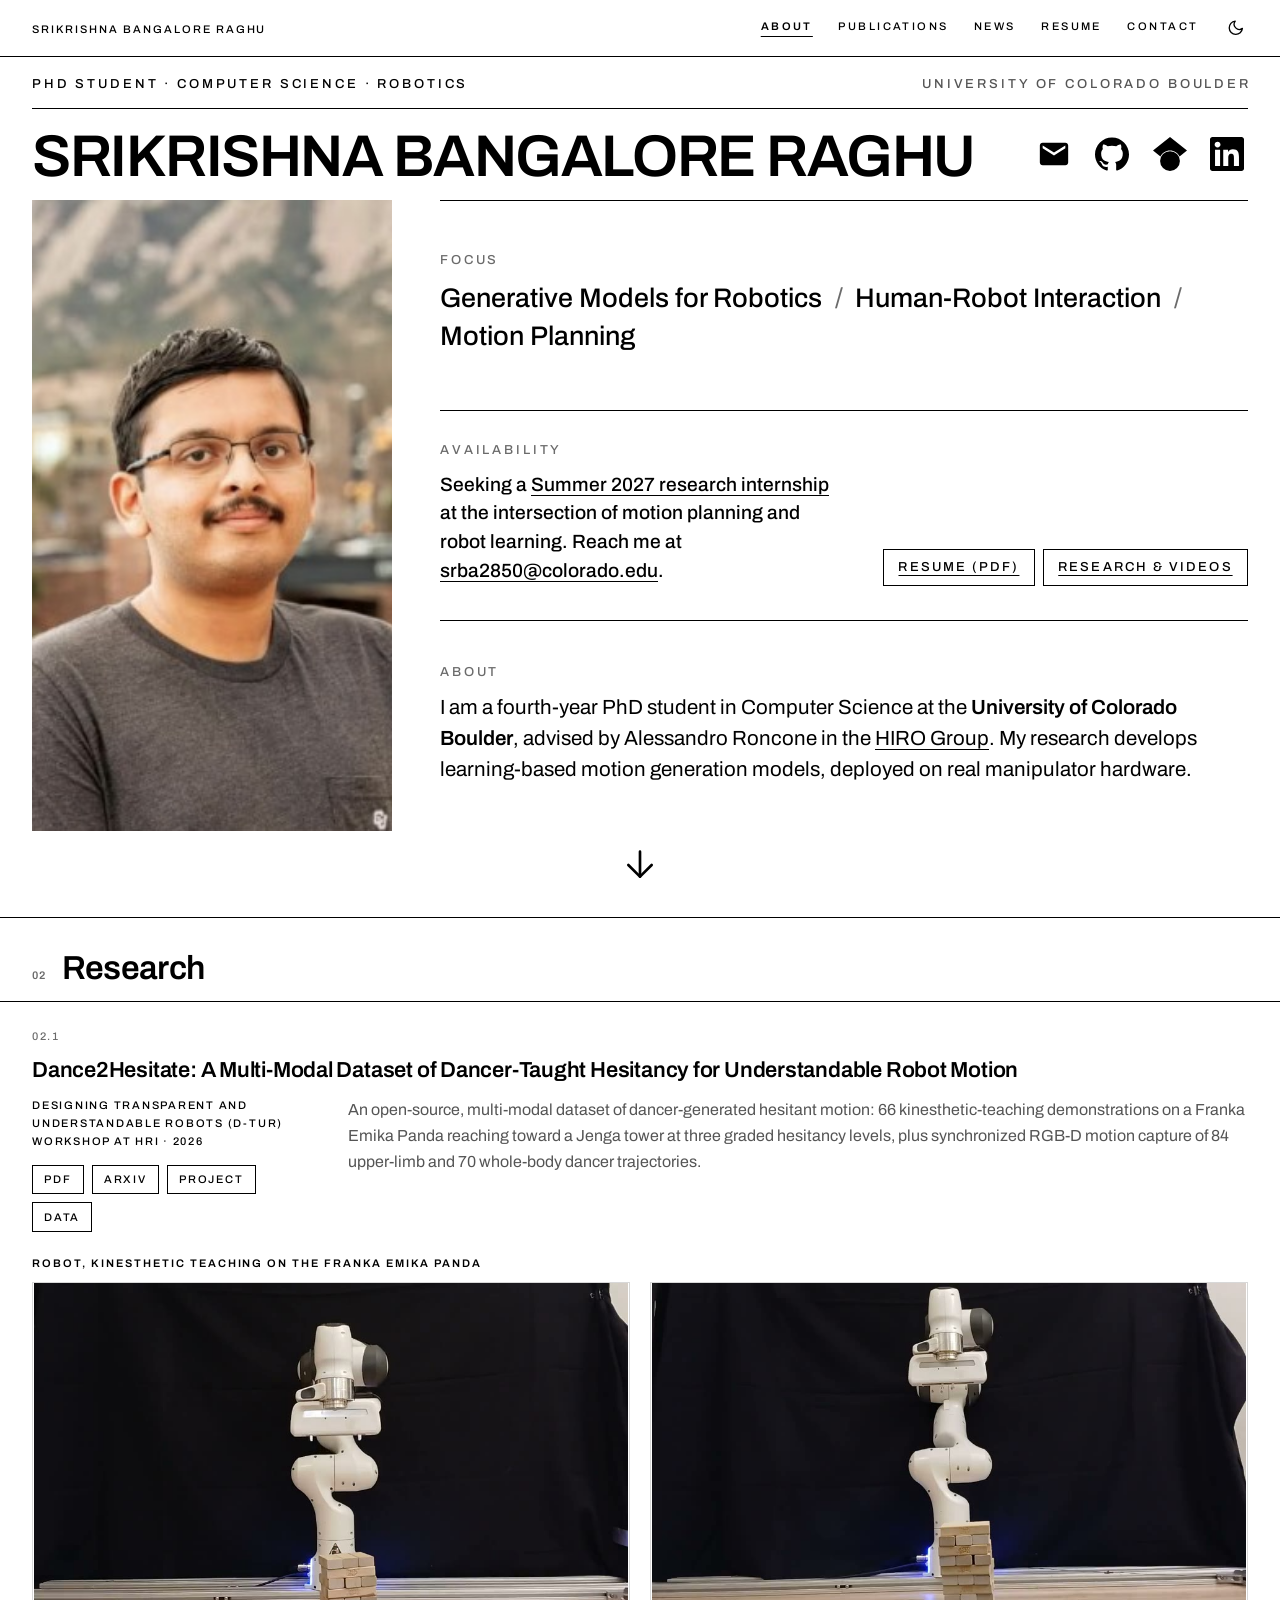
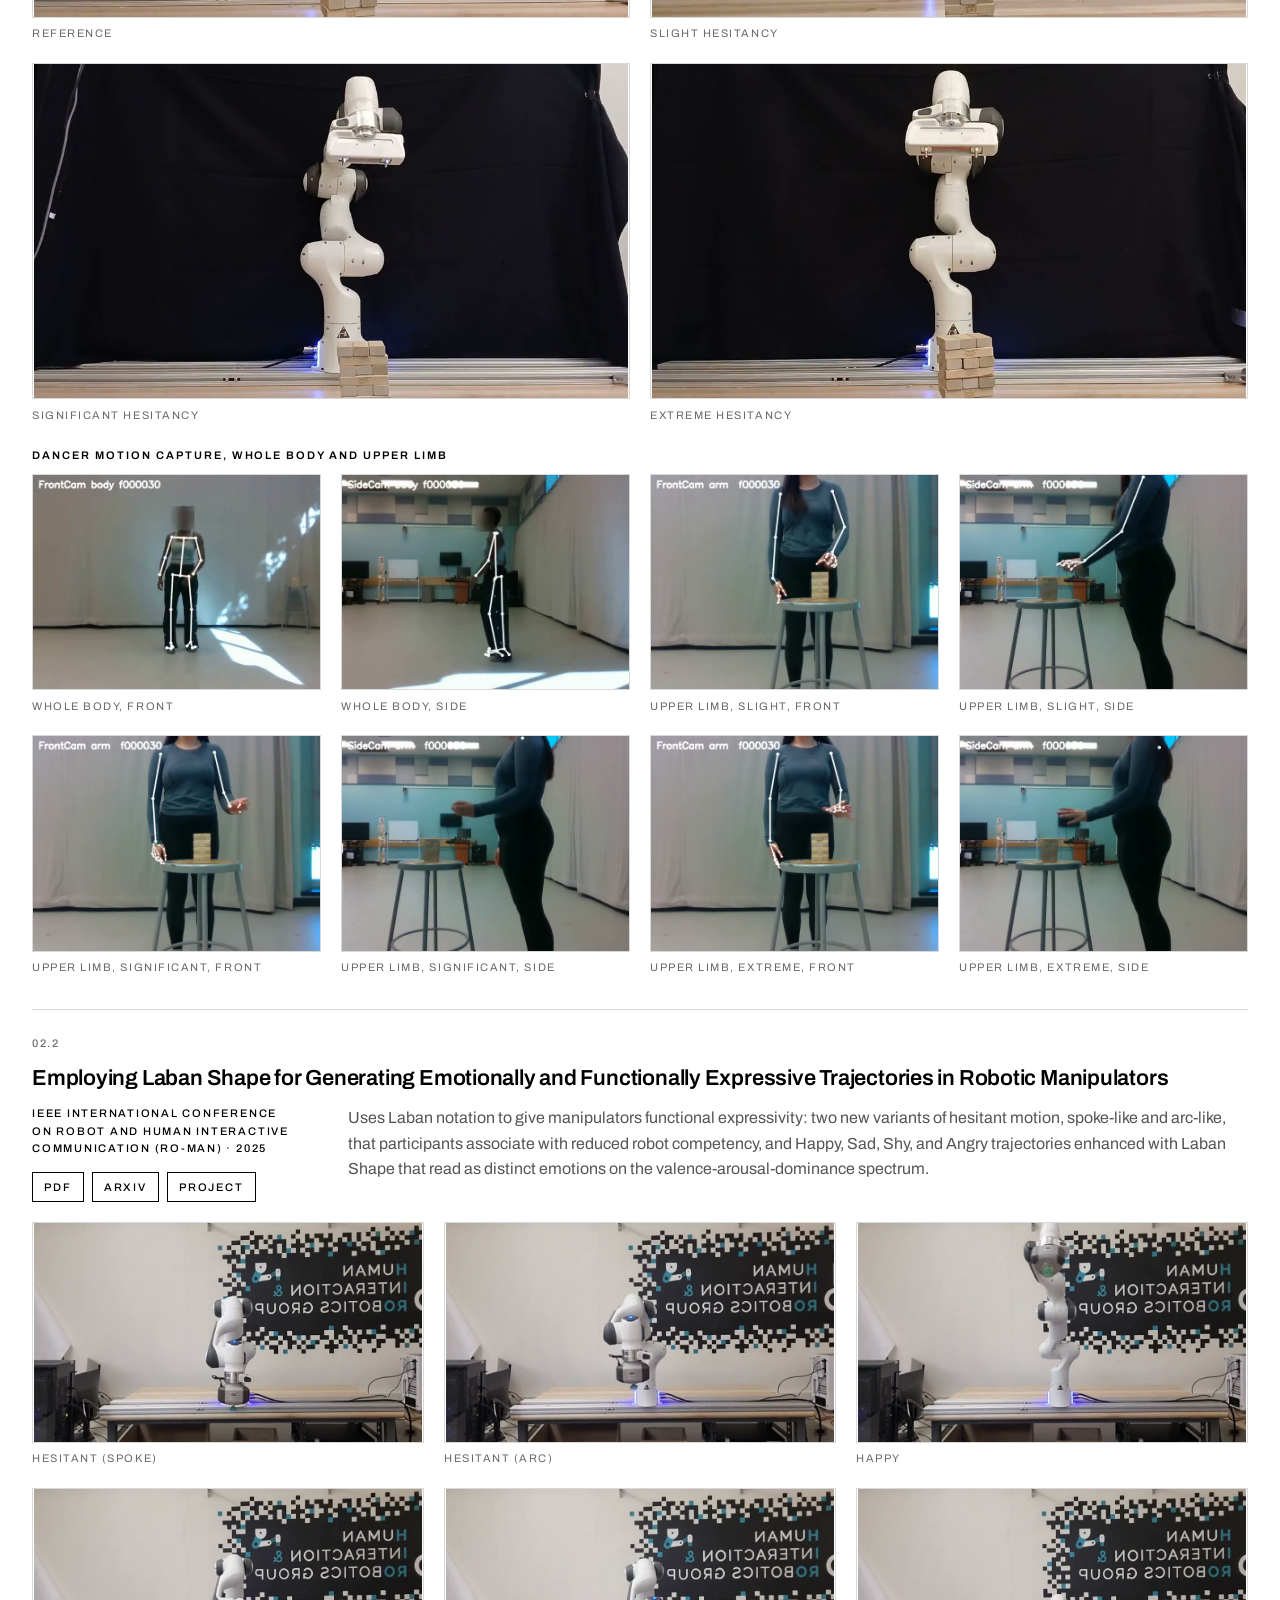
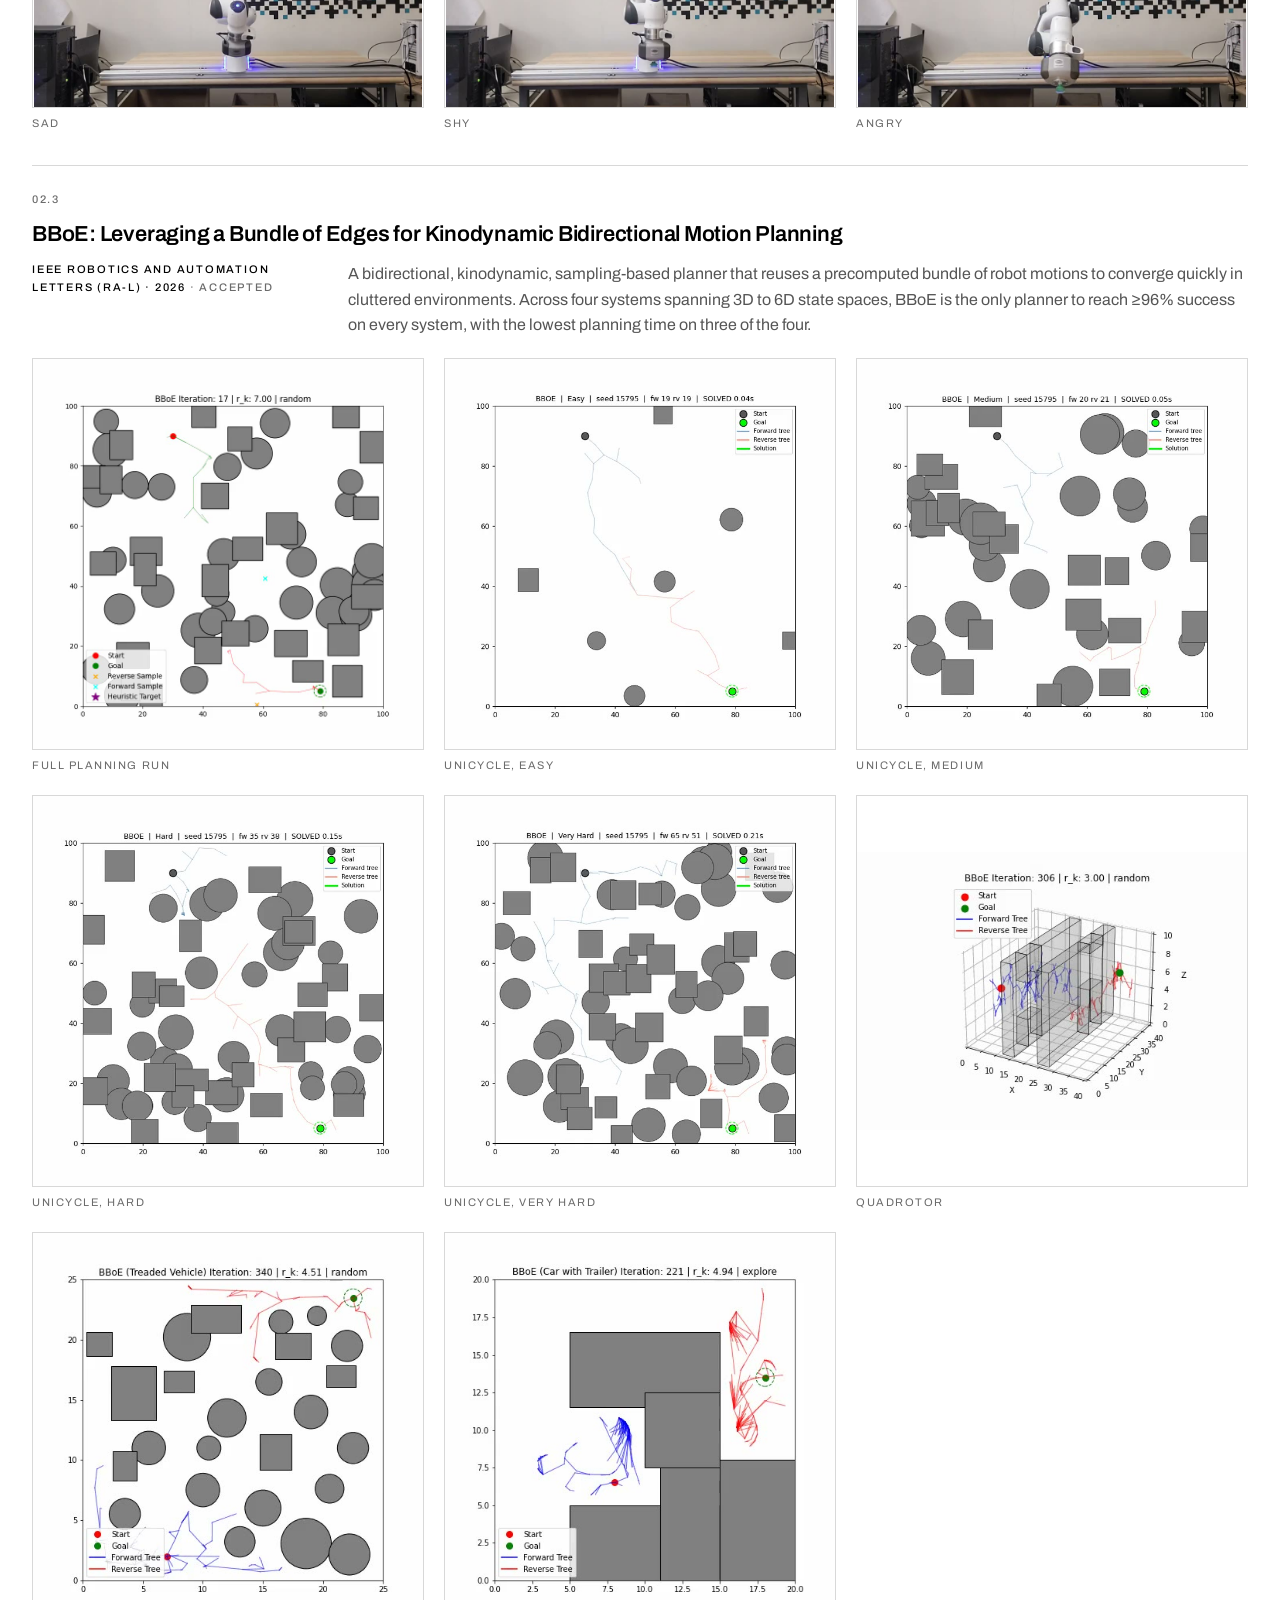
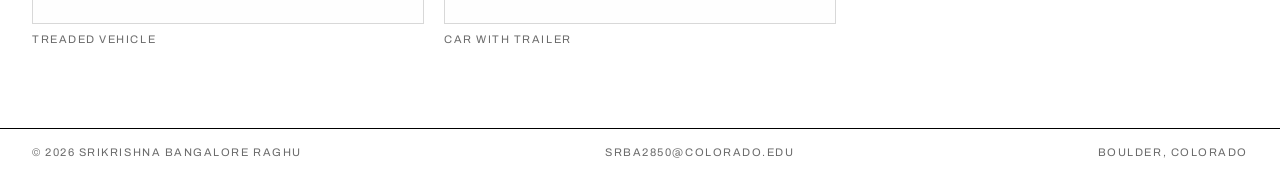
==== commit 6c47097c: "Dark mode toggle in the nav, light remains the default A moon/sun button at the end of the nav switc" ====
--- a/index.html
+++ b/index.html
@@ -16,6 +16,29 @@
 <link rel="preconnect" href="https://fonts.gstatic.com" crossorigin>
 <link href="https://fonts.googleapis.com/css2?family=Archivo:ital,wght@0,400;0,500;0,600;0,700;1,400&display=swap" rel="stylesheet">
 <link rel="stylesheet" href="assets/style.css">
+<script>
+(function () {
+  var root = document.documentElement;
+  try { if (localStorage.getItem('theme') === 'dark') { root.setAttribute('data-theme', 'dark'); } } catch (e) {}
+  function sync() {
+    var dark = root.getAttribute('data-theme') === 'dark';
+    var btns = document.querySelectorAll('.theme-toggle');
+    for (var i = 0; i < btns.length; i++) {
+      btns[i].setAttribute('aria-pressed', dark ? 'true' : 'false');
+      btns[i].setAttribute('aria-label', dark ? 'Switch to light mode' : 'Switch to dark mode');
+    }
+  }
+  document.addEventListener('DOMContentLoaded', sync);
+  document.addEventListener('click', function (e) {
+    var b = e.target.closest ? e.target.closest('.theme-toggle') : null;
+    if (!b) { return; }
+    var dark = root.getAttribute('data-theme') === 'dark';
+    if (dark) { root.removeAttribute('data-theme'); } else { root.setAttribute('data-theme', 'dark'); }
+    try { localStorage.setItem('theme', dark ? 'light' : 'dark'); } catch (x) {}
+    sync();
+  });
+})();
+</script>
 <script>document.documentElement.classList.add('js');</script>
 <script type="application/ld+json">
 {
@@ -58,6 +81,7 @@
         <li><a href="news.html">News</a></li>
         <li><a href="assets/resume.pdf" target="_blank" rel="noopener">Resume</a></li>
         <li><a href="contact.html">Contact</a></li>
+        <li><button class="theme-toggle" type="button" aria-label="Switch to dark mode" aria-pressed="false"><svg class="moon" viewBox="0 0 24 24" fill="none" stroke="currentColor" stroke-width="1.8" stroke-linecap="round" stroke-linejoin="round" aria-hidden="true" focusable="false"><path d="M21 12.79A9 9 0 1 1 11.21 3 7 7 0 0 0 21 12.79z"/></svg><svg class="sun" viewBox="0 0 24 24" fill="none" stroke="currentColor" stroke-width="1.8" stroke-linecap="round" stroke-linejoin="round" aria-hidden="true" focusable="false"><circle cx="12" cy="12" r="5"/><line x1="12" y1="1" x2="12" y2="3"/><line x1="12" y1="21" x2="12" y2="23"/><line x1="4.22" y1="4.22" x2="5.64" y2="5.64"/><line x1="18.36" y1="18.36" x2="19.78" y2="19.78"/><line x1="1" y1="12" x2="3" y2="12"/><line x1="21" y1="12" x2="23" y2="12"/><line x1="4.22" y1="19.78" x2="5.64" y2="18.36"/><line x1="18.36" y1="5.64" x2="19.78" y2="4.22"/></svg></button></li>
       </ul>
     </nav>
   </div>
--- a/assets/style.css
+++ b/assets/style.css
@@ -22,6 +22,22 @@
   --size-mid:   clamp(1.0625rem, 1.6vw, 1.1875rem);
 }
 
+/* dark theme: the two inks swap, and the inverted contact block flips back.
+   Light is the default; the toggle in the nav sets data-theme on <html>. */
+html[data-theme="dark"]{
+  color-scheme:dark;
+  --ink:        #ffffff;
+  --paper:      #000000;
+  --mute:       #b5b5b5;   /* secondary text on black — 11:1  */
+  --meta:       #9a9a9a;   /* tertiary meta on black — 7.4:1  */
+  --rule:       #ffffff;
+  --rule-soft:  #3a3a3a;
+  --inv-mute:   #555555;
+  --inv-rule:   #d8d8d8;
+  --plate-ink:  #f2f2f2;
+  --plate-line: rgba(0,0,0,0.35);
+}
+
 *, *::before, *::after{ box-sizing:border-box; margin:0; padding:0; }
 
 html{
@@ -39,6 +55,7 @@
   text-rendering:optimizeLegibility;
   min-height:100vh;
   display:flex; flex-direction:column;
+  transition:background-color .2s ease, color .2s ease;
 }
 main{ flex:1 0 auto; }
 
@@ -95,6 +112,18 @@
 }
 nav a:hover{ text-decoration-color:var(--ink); }
 nav a[aria-current="page"]{ text-decoration-color:var(--ink); font-weight:600; }
+
+/* theme toggle: moon in light mode, sun in dark mode */
+.theme-toggle{
+  background:none; border:0; padding:0.2rem; margin:0; cursor:pointer;
+  color:inherit; display:inline-flex; align-items:center; vertical-align:middle;
+  transition:opacity .15s ease;
+}
+.theme-toggle:hover{ opacity:0.6; }
+.theme-toggle svg{ width:1.1rem; height:1.1rem; display:block; }
+.theme-toggle .sun{ display:none; }
+html[data-theme="dark"] .theme-toggle .sun{ display:block; }
+html[data-theme="dark"] .theme-toggle .moon{ display:none; }
 
 /* ---------- page head (sub-pages) ---------- */
 .page-head{
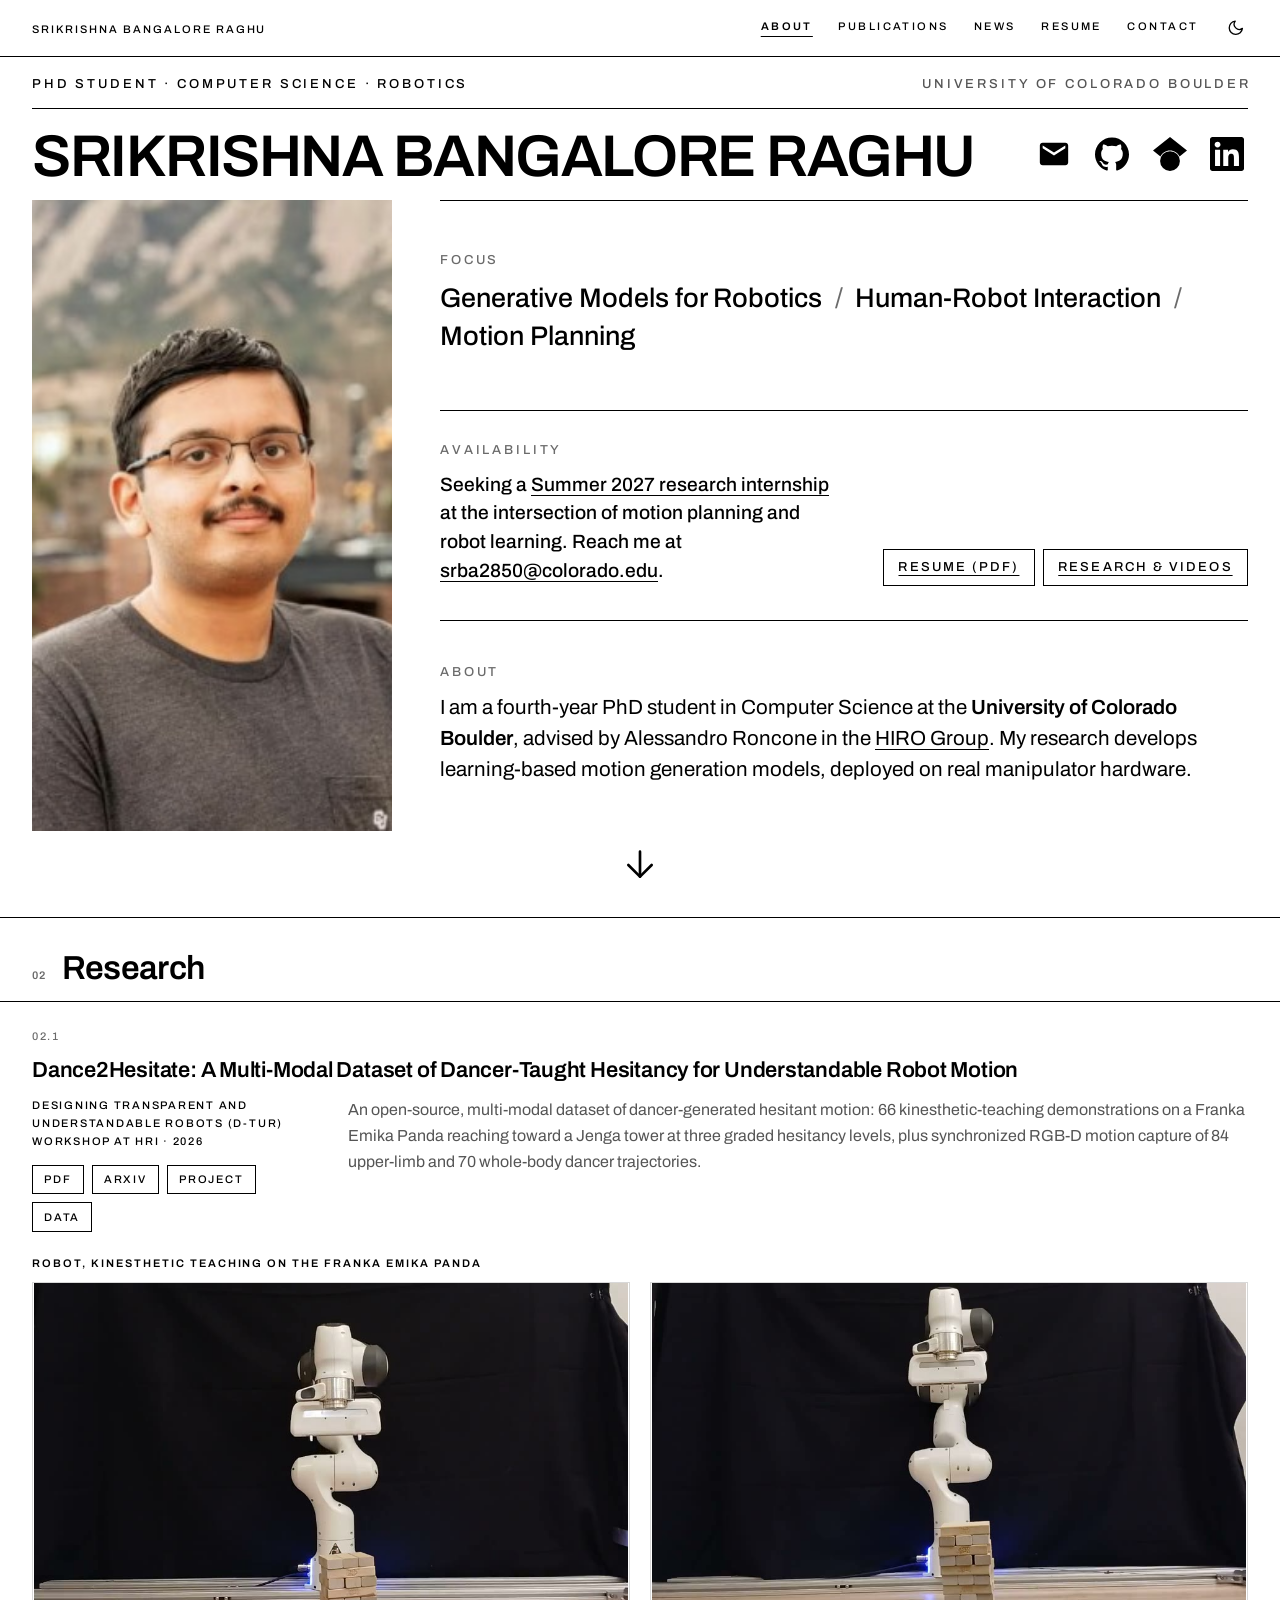
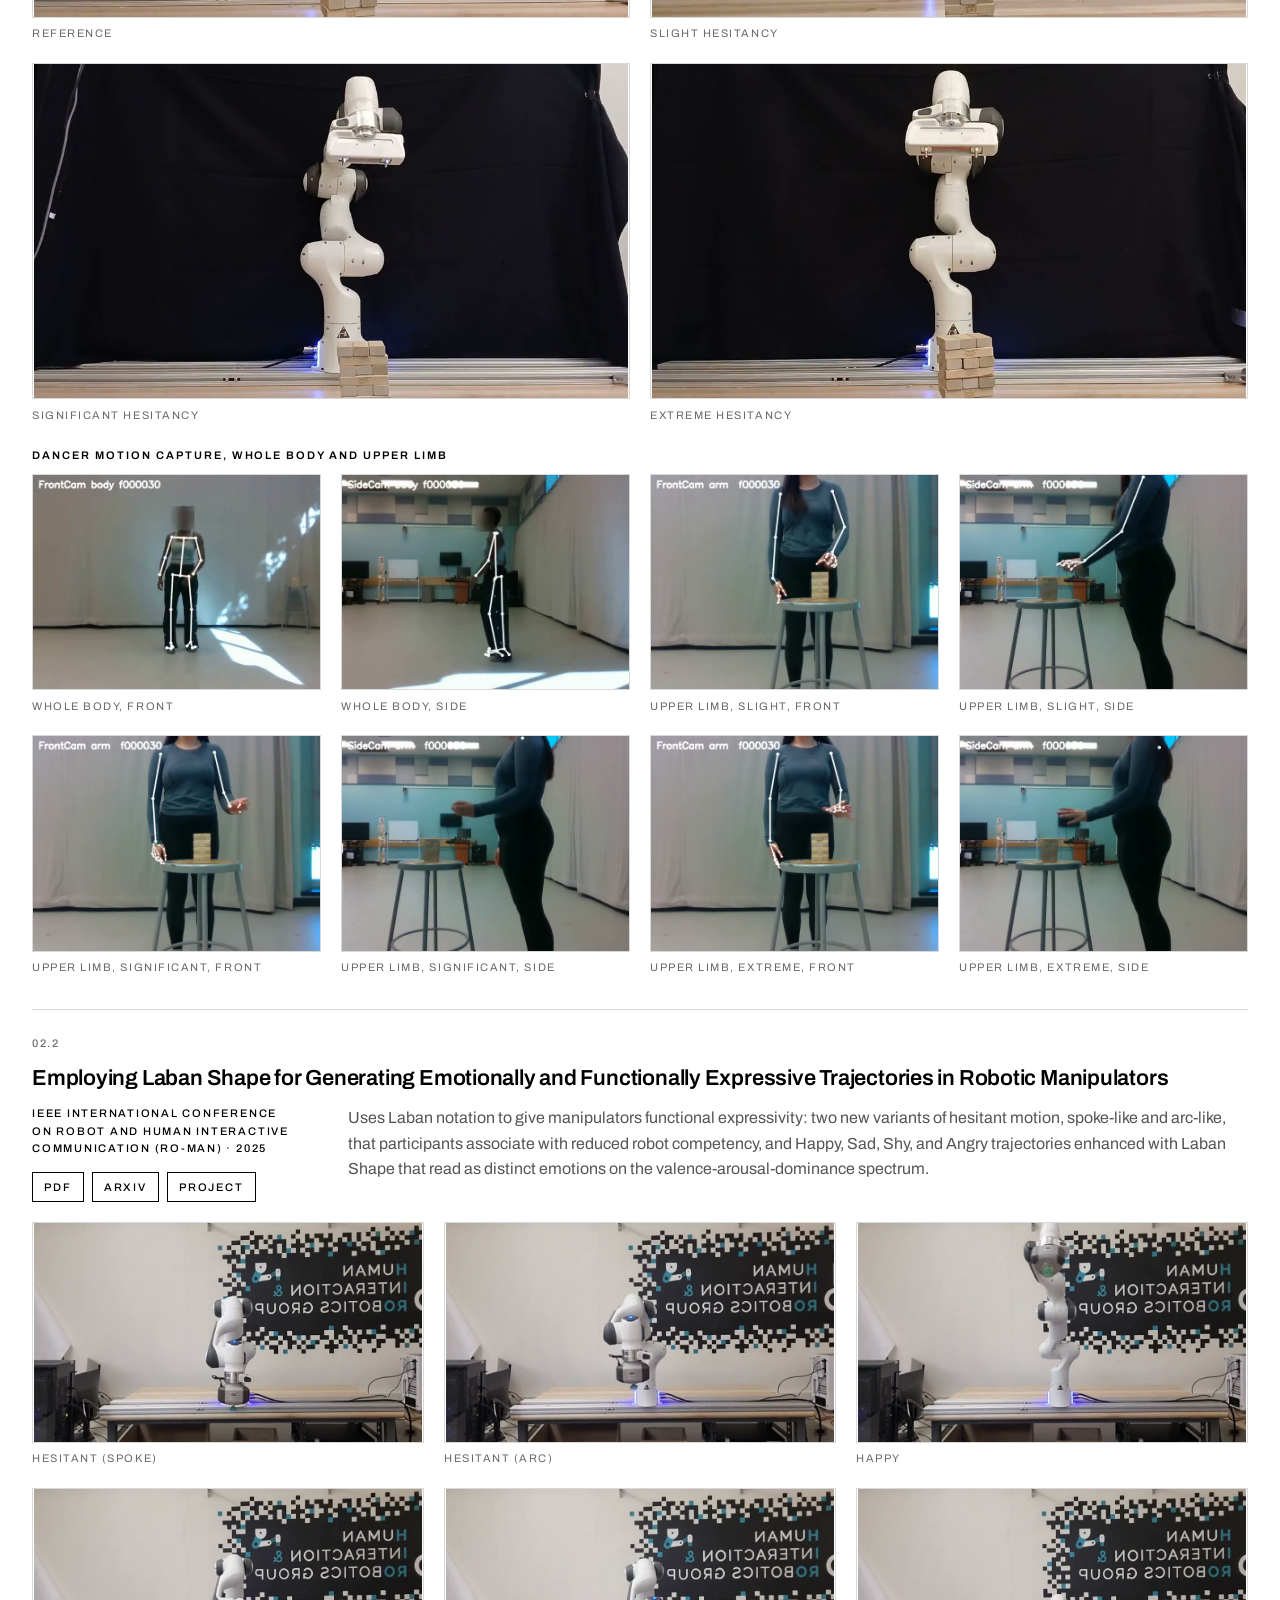
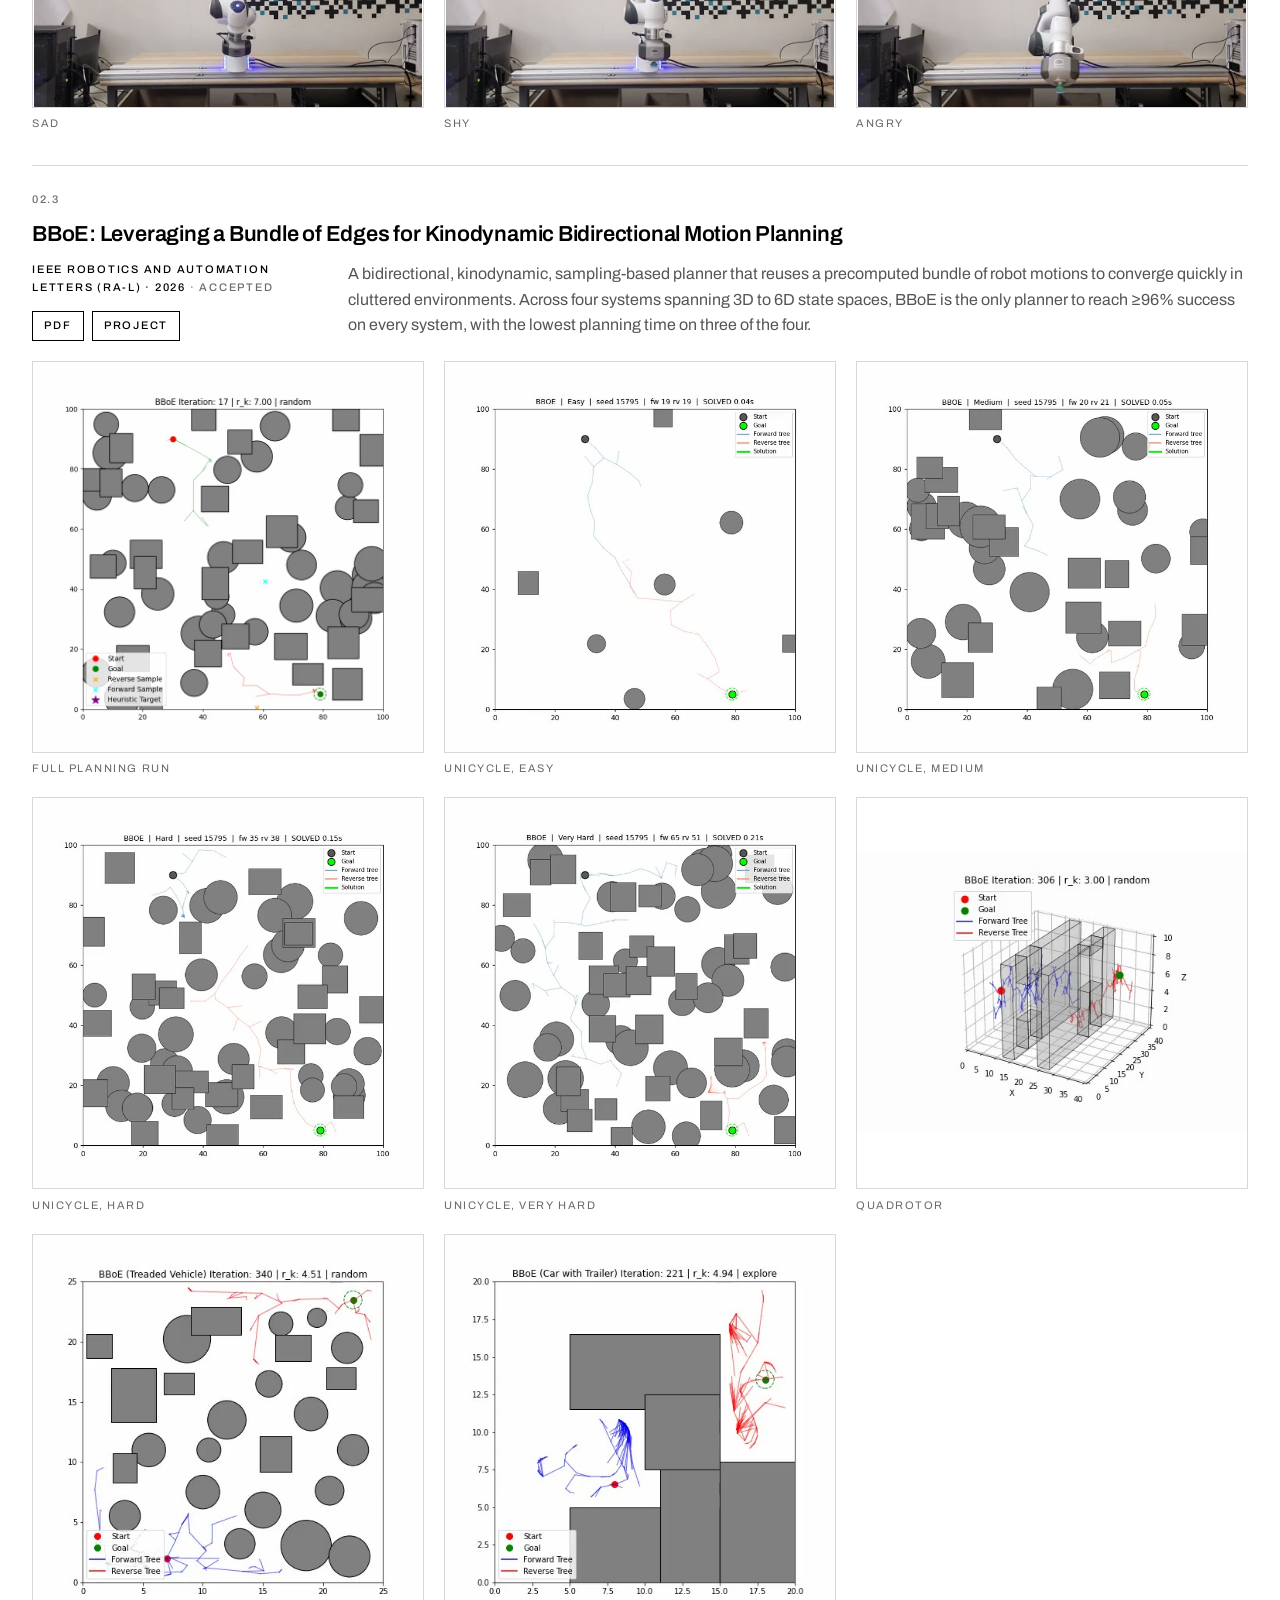
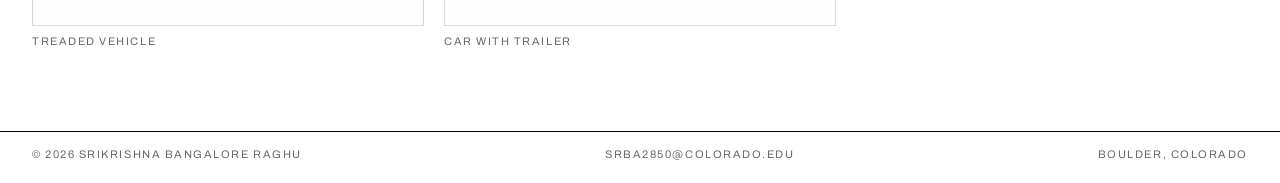
==== commit 484e0bf2: "Add the BBoE RA-L camera-ready PDF and project page links" ====
--- a/index.html
+++ b/index.html
@@ -64,6 +64,7 @@
   ]
 }
 </script>
+<script defer src="https://cloud.umami.is/script.js" data-website-id="c4fae404-a7df-4318-8c2c-4deaadf385f4" data-domains="brsrikrishna.github.io"></script>
 </head>
 <body id="top">
 
@@ -320,6 +321,10 @@
                 spanning 3D to 6D state spaces, BBoE is the only planner to reach &ge;96% success on
                 every system, with the lowest planning time on three of the four.
               </p>
+              <div class="chips">
+                <a class="chip" href="assets/papers/bboe-ral-2026.pdf" aria-label="PDF: BBoE">PDF</a>
+                <a class="chip" href="https://brsrikrishna.github.io/BBoE_RAL/" aria-label="Project page: BBoE">Project</a>
+              </div>
               <div class="gallery" data-ratio="1">
                 <figure class="clip">
                   <video autoplay muted loop playsinline poster="assets/media/bboe/full-run.jpg" aria-label="Full BBoE planning run">
